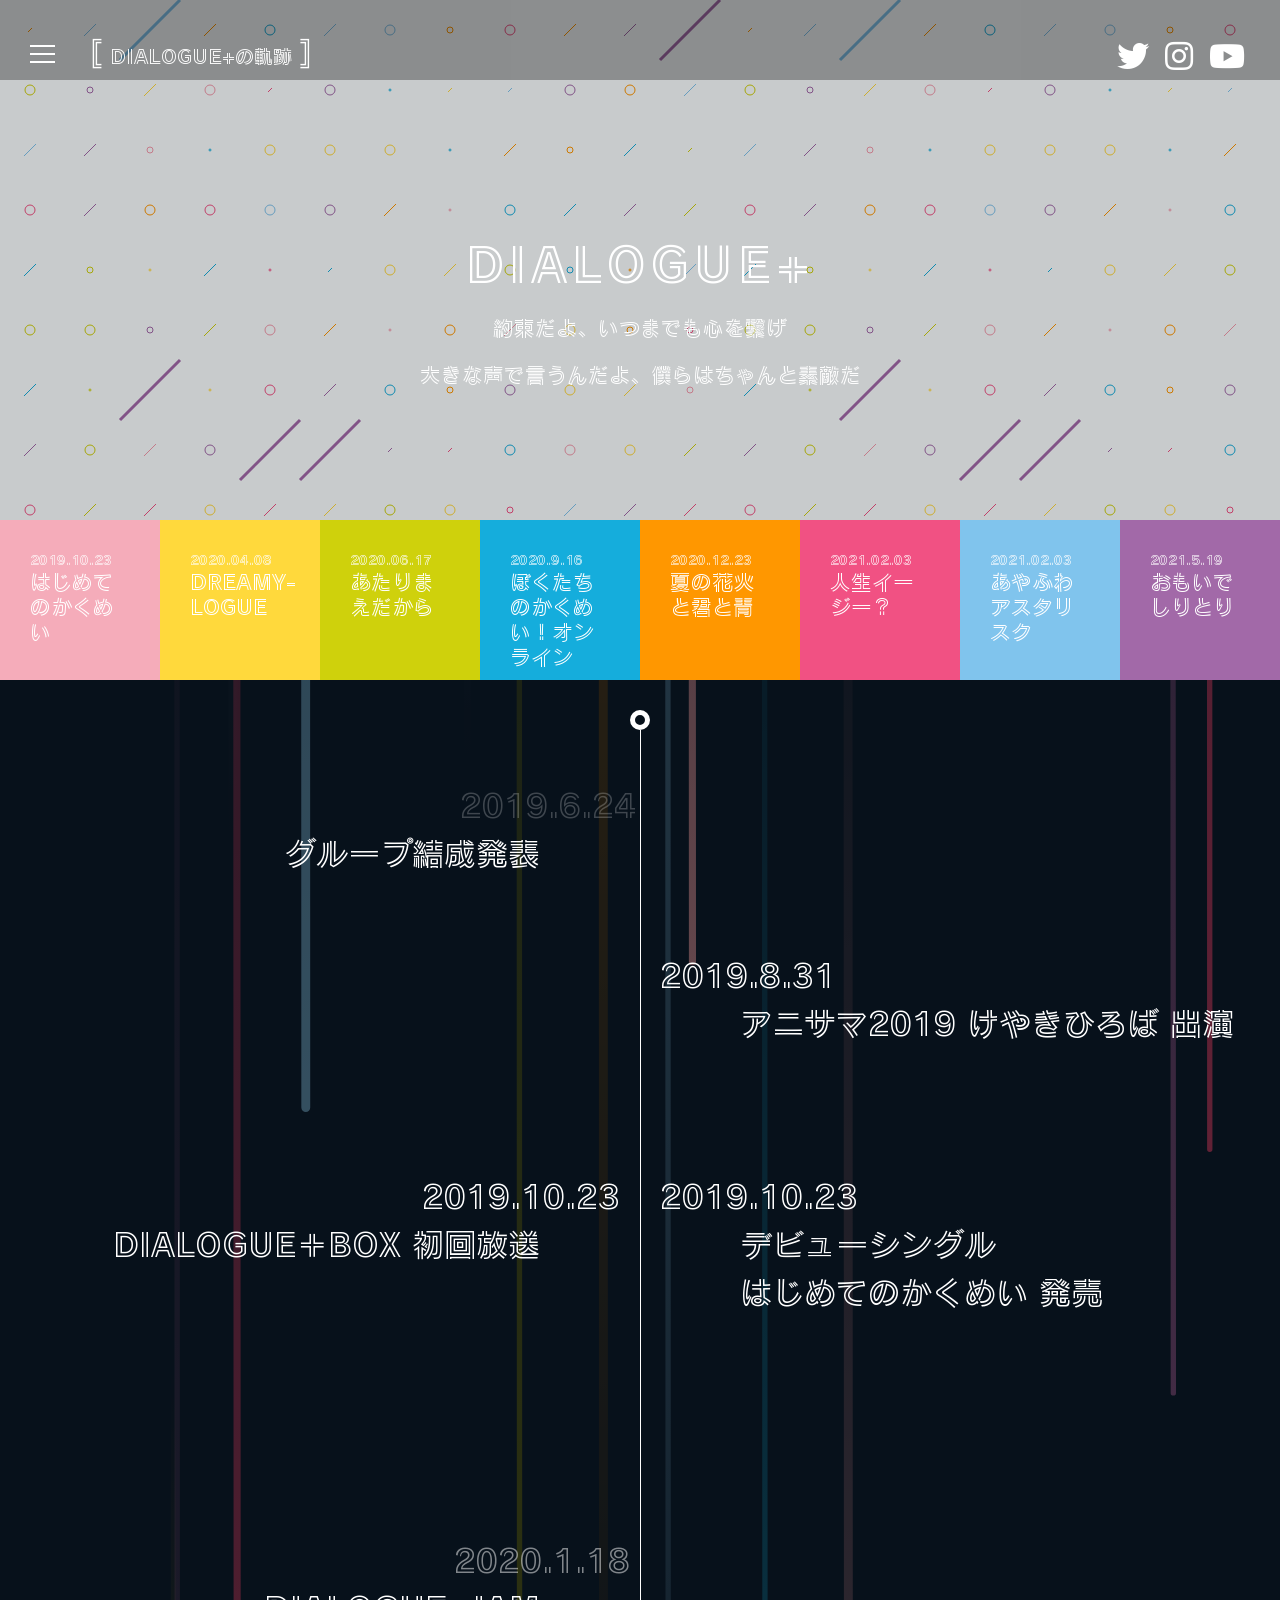
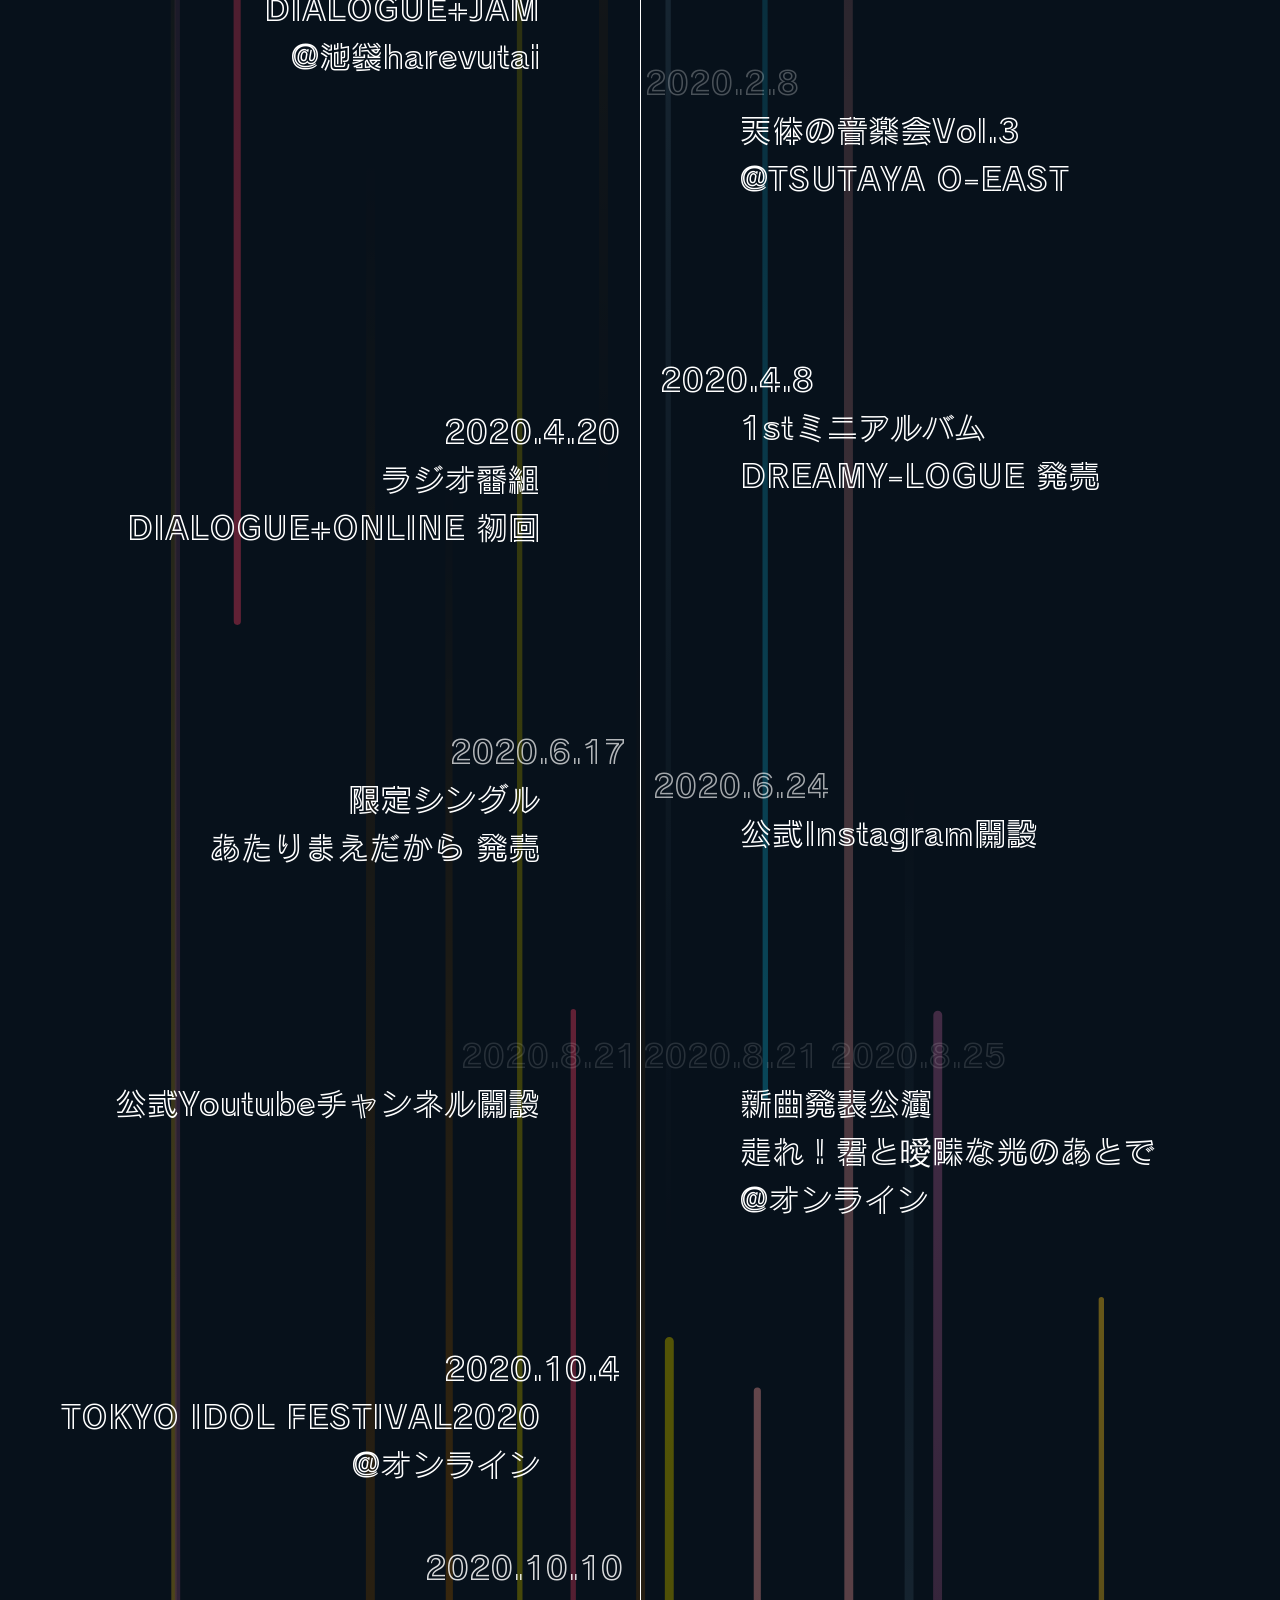
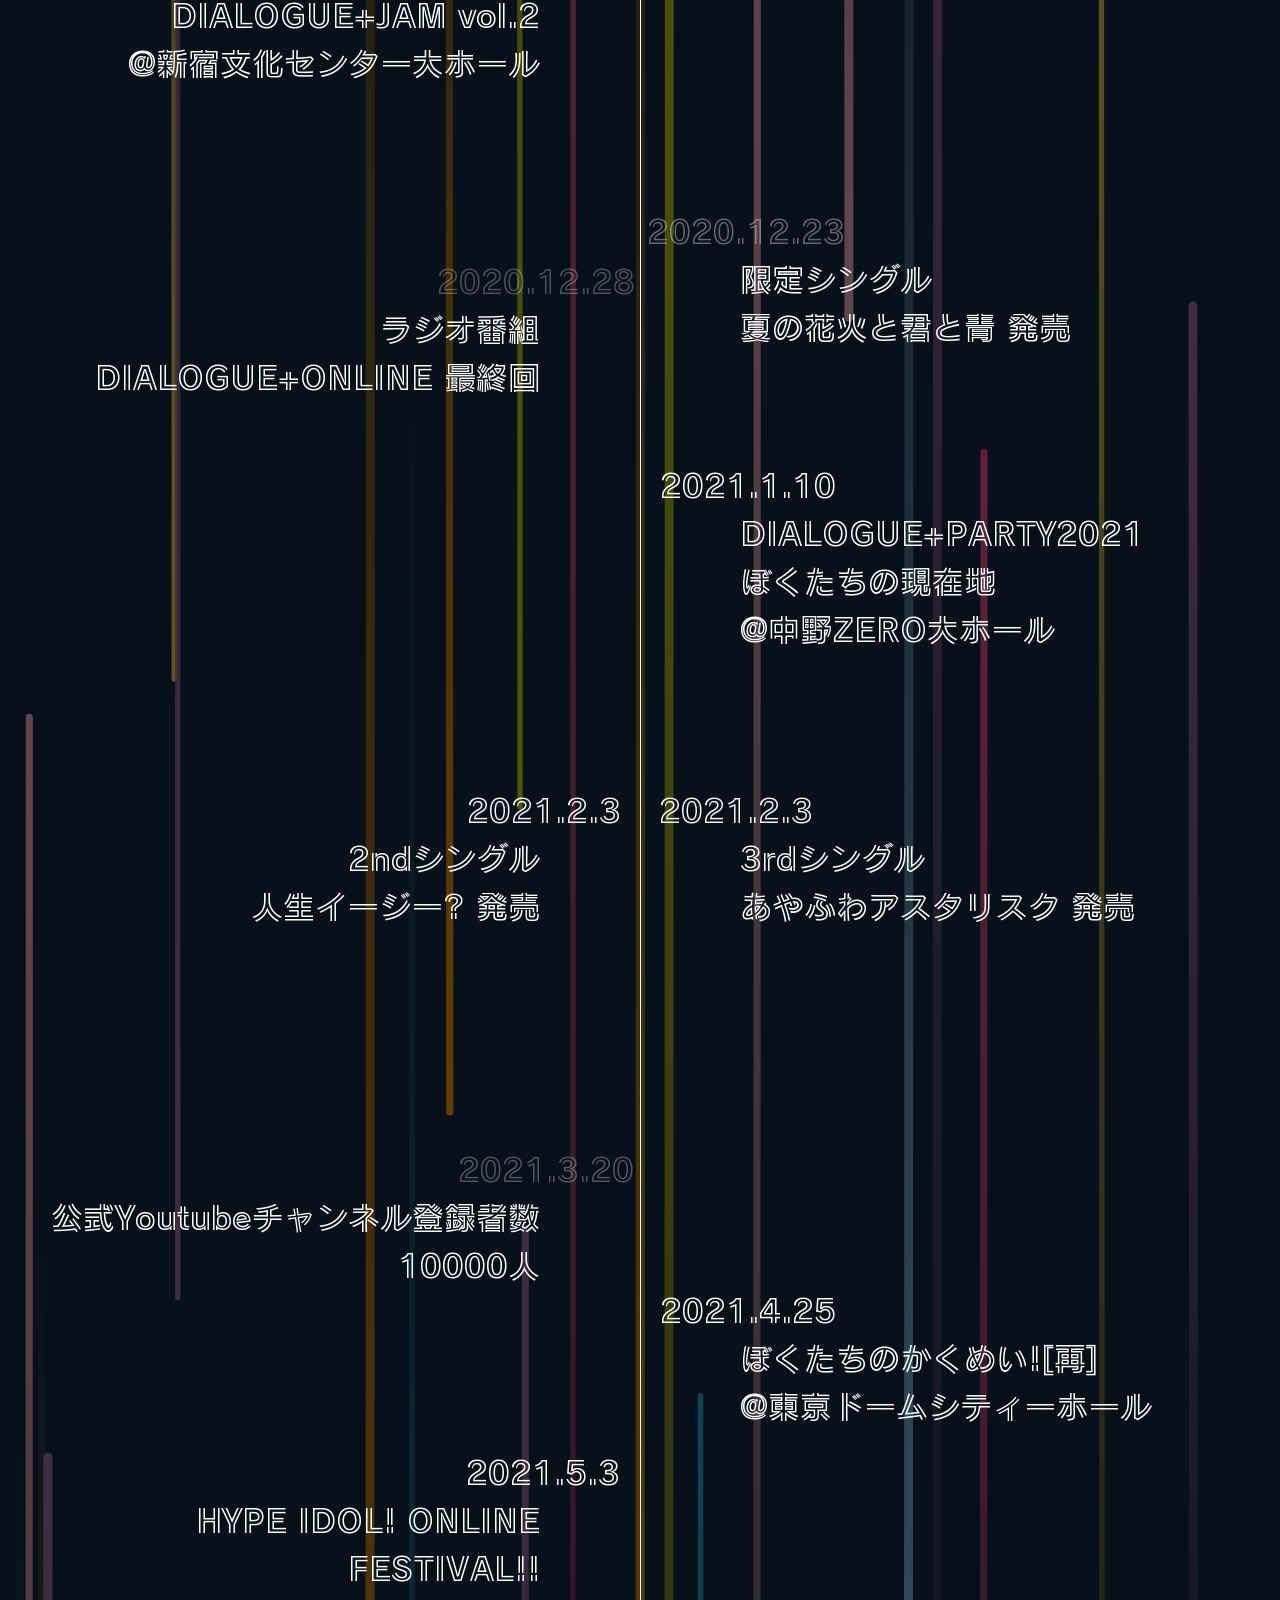
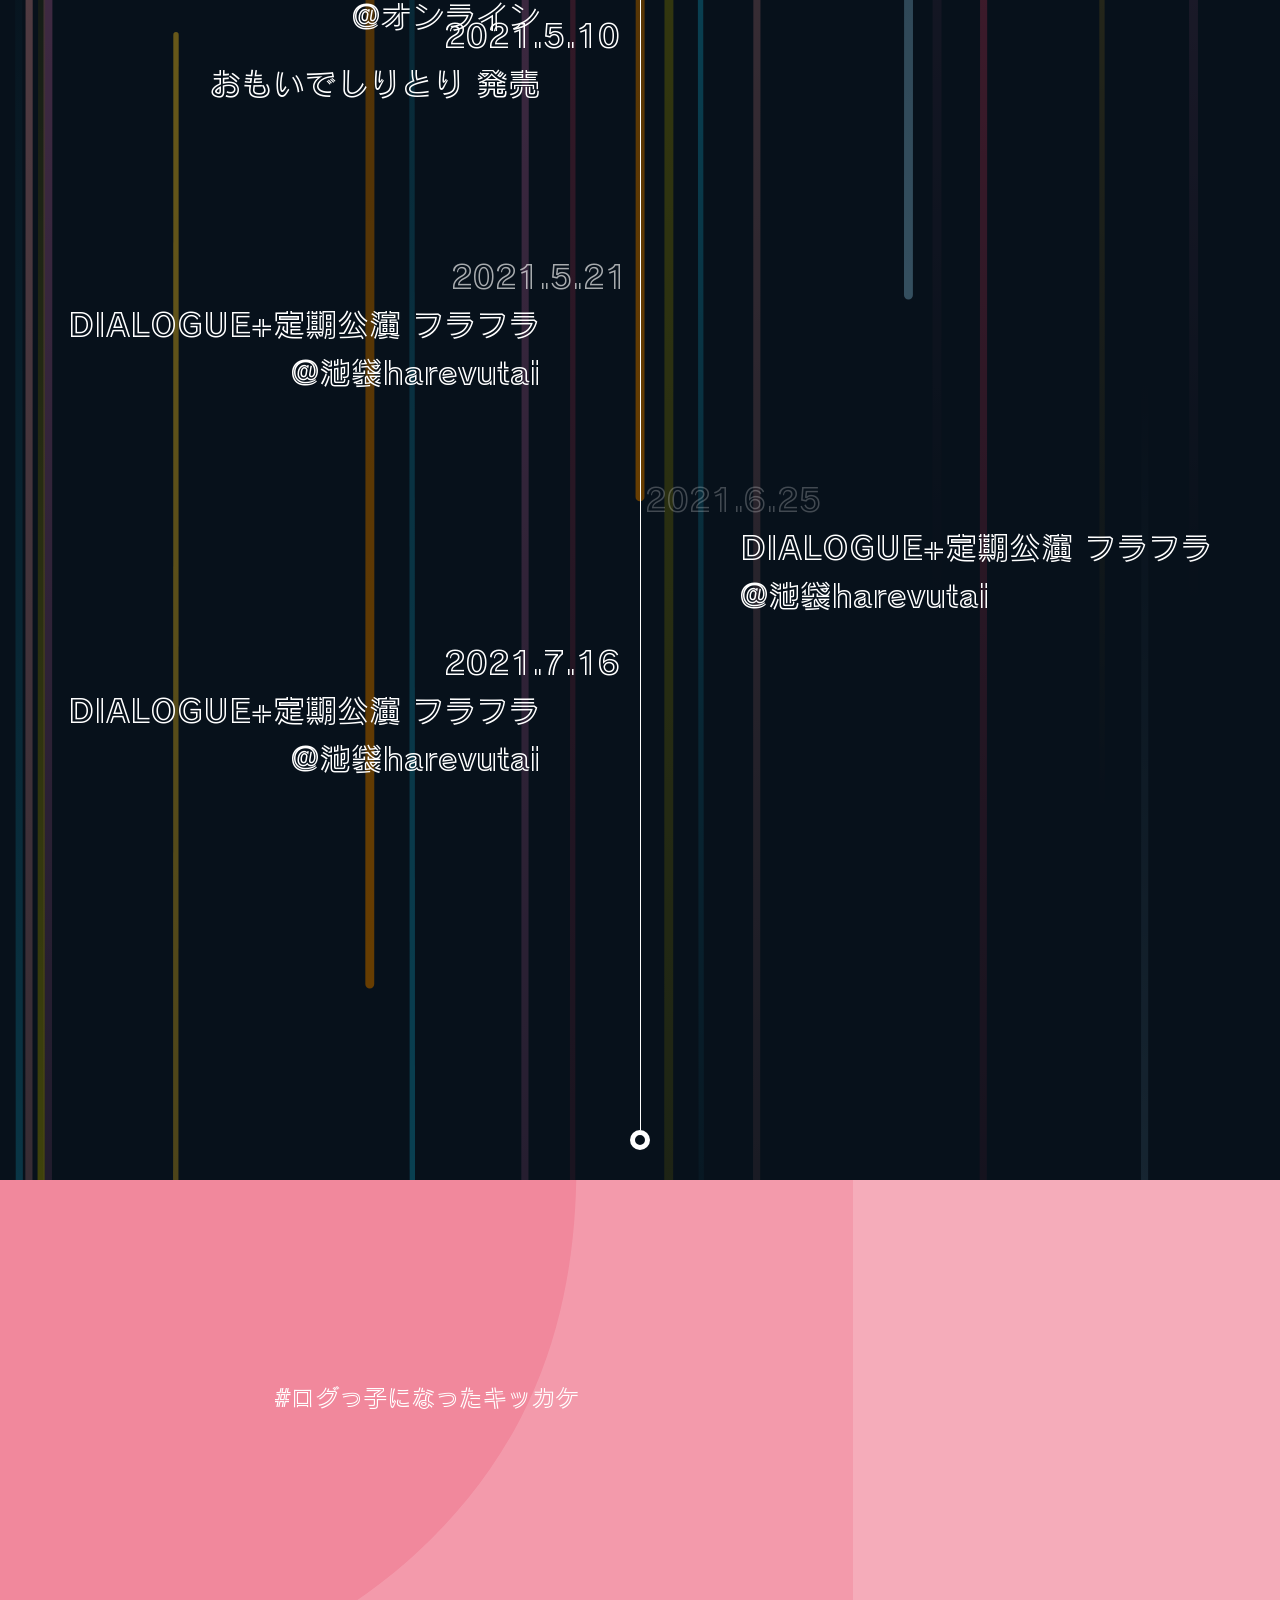
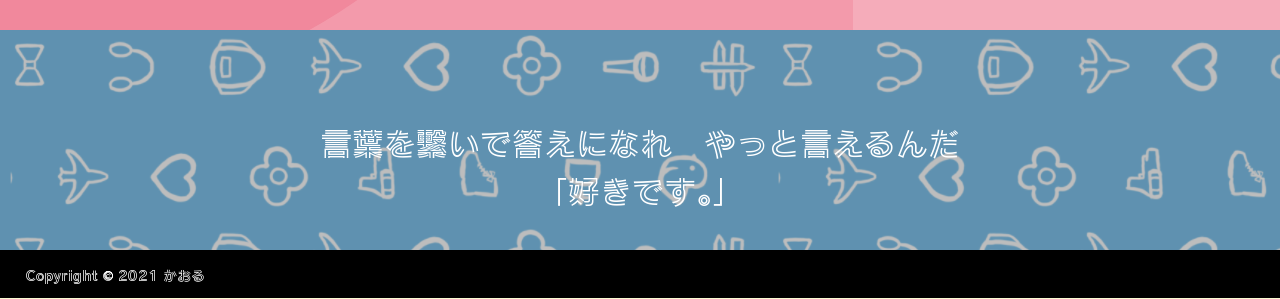
==== DIALOGUE.html @ 6569f7e7 "First commit" ====
<!DOCTYPE html>
<html lang="en">
<head>
    <meta charset="UTF-8">
    <meta http-equiv="X-UA-Compatible" content="IE=edge">
    <meta name="viewport" content="width=device-width, initial-scale=1.0">
    <meta property="og:title" content="DIALOGUE+の軌跡"/>
    <meta property="og:description" content="ここに8人が歩んできた軌跡がある。"/>
    <meta property="og:url" content="https://"/>
    <meta property="og:image" content=""/>
    <meta property="og:image:width" content="1200"/>
    <meta property="og:image:height" content="600"/>
    <link rel="preconnect" href="https://fonts.gstatic.com">
    <link rel="stylesheet" href="https://use.fontawesome.com/releases/v5.15.3/css/all.css" integrity="sha384-SZXxX4whJ79/gErwcOYf+zWLeJdY/qpuqC4cAa9rOGUstPomtqpuNWT9wdPEn2fk" crossorigin="anonymous">
    <link href="https://fonts.googleapis.com/css2?family=Train+One&display=swap" rel="stylesheet">
    <link href="https://cdn.jsdelivr.net/npm/bootstrap@5.0.0/dist/css/bootstrap.min.css" rel="stylesheet" integrity="sha384-wEmeIV1mKuiNpC+IOBjI7aAzPcEZeedi5yW5f2yOq55WWLwNGmvvx4Um1vskeMj0" crossorigin="anonymous">
    <script src="https://cdn.jsdelivr.net/npm/bootstrap@5.0.0/dist/js/bootstrap.bundle.min.js" integrity="sha384-p34f1UUtsS3wqzfto5wAAmdvj+osOnFyQFpp4Ua3gs/ZVWx6oOypYoCJhGGScy+8" crossorigin="anonymous"></script>
    <script async src="https://platform.twitter.com/widgets.js" charset="utf-8"></script>
    <script async src="https://code.jquery.com/jquery-3.6.0.slim.js" charset="utf-8"></script>
    <link href="./css/animation.css" rel="stylesheet">
    <link href="./css/style.css" rel="stylesheet">
    <link href="./css/moblie.css" rel="stylesheet">
    <script async src="./js/dialogue.js" charset="utf-8"></script>
    <title>ダイアローグの軌跡</title>
</head>
<body>
    <header>
        <div class="ham">
            <span></span>
            <span></span>
            <span></span>
        </div>
        <div class="logo">
            <span>[</span><span>DIALOGUE+の軌跡</span><span>]</span>
        </div>
        <div class="sns-area d-none d-lg-inline-block">
            <a href="https://twitter.com/DIALOGUE_staff" target="_blank">
                <i class="fab fa-twitter"></i>
            </a>
            <a href="https://www.instagram.com/dialogue_staff/" target="_blank">
                <i class="fab fa-instagram"></i>
            </a>
            <a href="https://www.youtube.com/channel/UCHds7LkFqXgM7s2usAyzi7g" target="_blank">
                <i class="fab fa-youtube"></i>
            </a>
        </div>
    </header>
    <div class="menu">
        <div class="sns-area d-lg-none">
            <a href="https://twitter.com/DIALOGUE_staff" target="_blank">
                <i class="fab fa-twitter"></i>
            </a>
            <a href="https://www.instagram.com/dialogue_staff/" target="_blank">
                <i class="fab fa-instagram"></i>
            </a>
            <a href="https://www.youtube.com/channel/UCHds7LkFqXgM7s2usAyzi7g" target="_blank">
                <i class="fab fa-youtube"></i>
            </a>
        </div>
        <div class="container members-wrap">
            <div class="row">
                <div class="col-12">
                    <p class="title">MEMBER</p>
                </div>
            </div>
            <div class="row">
                <div class="col-lg-6 col-12">
                    <div class="member-wrap">
                        <p class="member">
                            内山悠里菜
                        </p>
                    </div>
                </div>
                <div class="col-lg-6 col-12">
                    <div class="member-wrap">
                        <p class="member">
                            稗田寧々
                        </p>
                        
                    </div>
                </div>
            </div>
            <div class="row">
                <div class="col-lg-6 col-12">
                    <div class="member-wrap">
                        <p class="member">
                            守屋亨香
                        </p>
                        
                    </div>
                </div>
                <div class="col-lg-6 col-12">
                    <div class="member-wrap">
                        <p class="member">
                            緒方佑奈
                        </p>
                        
                    </div>
                </div>
            </div>
            <div class="row">
                <div class="col-lg-6 col-12">
                    <div class="member-wrap">
                        <p class="member">
                            鷹村彩花
                        </p>
                        
                    </div>
                </div>
                <div class="col-lg-6 col-12">
                    <div class="member-wrap">
                        <p class="member">
                            宮原颯希
                        </p>
                        
                    </div>
                </div>
            </div>
            <div class="row">
                <div class="col-lg-6 col-12">
                    <div class="member-wrap">
                        <p class="member">
                            飯塚麻結
                        </p>
                        
                    </div>
                </div>
                <div class="col-lg-6 col-12">
                    <div class="member-wrap">
                        <p class="member">
                            村上まなつ
                        </p>
                        
                    </div>
                </div>
            </div>
        </div>
    </div>
    <div class="banner-wrap">
        <div class="catch-text">
            <h2>DIALOGUE+</h2>
            <p>約束だよ、いつまでも心を繋げ</p>
            <p>大きな声で言うんだよ、僕らはちゃんと素敵だ</p>
        </div>
    </div>
    <div class="disco-wrap">
        <a href="https://dialogue-music.jp/discography/01_hajimeteno-kakumei/" target="_blank">
            <div class="disco disco-1">
                <div class="fixed">
                    <span class="release">2019.10.23</span>
                    <h2>はじめてのかくめい</h2>
                </div>
                <div class="color"></div>
            </div>
        </a>
        <a href="https://dialogue-music.jp/discography/02_dreamy-logue/" target="_blank">
            <div class="disco disco-2">
                <div class="fixed">
                    <span class="release">2020.04.08</span>
                    <h2>DREAMY-LOGUE</h2>
                </div>
                <div class="color"></div>
            </div>
        </a>
        <a href="https://dialogue-music.jp/discography/03_atarimaedakara/" target="_blank">
            <div class="disco disco-3">
                <div class="fixed">
                    <span class="release">2020.06.17</span>
                    <h2>あたりまえだから</h2>
                </div>
                <div class="color"></div>
            </div>
        </a>
        <a href="https://dialogue-music.jp/discography/04_1stlive/" target="_blank">
            <div class="disco disco-4">
                <div class="fixed">
                    <span class="release">2020.9.16</span>
                    <h2>ぼくたちのかくめい！オンライン</h2>
                </div>
                <div class="color"></div>
            </div>
        </a>
        <a href="https://dialogue-music.jp/discography/07_natsuno-hanabi/" target="_blank">
            <div class="disco disco-5">
                <div class="fixed">
                    <span class="release">2020.12.23</span>
                    <h2>夏の花火と君と青</h2>
                </div>
                <div class="color"></div>
            </div>
        </a>
        <a href="https://dialogue-music.jp/discography/05_jinsei-easy/" target="_blank">
            <div class="disco disco-6">
                <div class="fixed">
                    <span class="release">2021.02.03</span>
                    <h2>人生イージー？</h2>
                </div>
                <div class="color"></div>
            </div>
        </a>
        <a href="https://dialogue-music.jp/discography/06_ayafuwa/" target="_blank">
            <div class="disco disco-7">
                <div class="fixed">
                    <span class="release">2021.02.03</span>
                    <h2>あやふわアスタリスク</h2>
                </div>
                <div class="color"></div>
            </div>
        </a>
        <a href="https://dialogue-music.jp/discography/08_omoide-shiritori/" target="_blank">
            <div class="disco disco-8">
                <div class="fixed">
                    <span class="release">2021.5.19</span>
                    <h2>おもいでしりとり</h2>
                </div>
                <div class="color"></div>
            </div>
        </a>
    </div>
    <div class="timeline-wrap">
        <div class="dot top"></div>
        <div class="dot bottom"></div>
        <div class="timeline">
            <div class="line"></div>
            <div class="column-left">
                <div class="event">
                    <p class="date animation-element">2019.6.24</p>
                    <p class="description">グループ結成発表</p>
                </div>
                <div class="event">
                    <p class="date animation-element">2019.10.23</p>
                    <p class="description">
                        DIALOGUE＋BOX 初回放送
                    </p>
                </div>
                <div class="event">
                    <p class="date animation-element">2020.1.18</p>
                    <p class="description">DIALOGUE+JAM<br>@池袋harevutai</p>
                </div>
                
                <div class="event">
                    <p class="date animation-element">2020.4.20</p>
                    <p class="description">
                        ラジオ番組<br>DIALOGUE+ONLINE 初回
                    </p>
                </div>
               
                <div class="event">
                    <p class="date animation-element">2020.6.17</p>
                    <p class="description">
                        限定シングル<br>あたりまえだから 発売</p>
                </div>
                
                <div class="event">
                    <p class="date animation-element">2020.8.21</p>
                    <p class="description">
                        公式Youtubeチャンネル開設
                    </p>
                </div>
                
                <div class="event">
                    <p class="date animation-element">2020.10.4</p>
                    <p class="description">TOKYO IDOL FESTIVAL2020<br>@オンライン</p>
                </div>
                <div class="event">
                    <p class="date animation-element">2020.10.10</p>
                    <p class="description">DIALOGUE+JAM vol.2<br>@新宿文化センター大ホール</p>
                </div>
                
                <div class="event">
                    <p class="date animation-element">2020.12.28</p>
                    <p class="description">
                        ラジオ番組<br>DIALOGUE+ONLINE 最終回
                    </p>
                </div>
               
                <div class="event">
                    <p class="date animation-element">2021.2.3</p>
                    <p class="description">
                        2ndシングル<br>人生イージー? 発売</p>
                </div>
                
                <div class="event">
                    <p class="date animation-element">2021.3.20</p>
                    <p class="description">公式Youtubeチャンネル登録者数10000人</p>
                </div>
                
                <div class="event">
                    <p class="date animation-element">2021.5.3</p>
                    <p class="description">HYPE IDOL! ONLINE FESTIVAL!!<br>@オンライン</p>
                </div>
                <div class="event">
                    <p class="date animation-element">2021.5.10</p>
                    <p class="description">
                        おもいでしりとり 発売</p>
                </div>
                <div class="event">
                    <p class="date animation-element">2021.5.21</p>
                    <p class="description">DIALOGUE+定期公演 フラフラ<br>@池袋harevutai</p>
                </div>
                
                <div class="event">
                    <p class="date animation-element">2021.7.16</p>
                    <p class="description">DIALOGUE+定期公演 フラフラ<br>@池袋harevutai</p>
                </div>
            </div>
            <div class="column-right">
                <div class="event">
                    <p class="date animation-element">2019.8.31</p>
                    <p class="description">
                        アニサマ2019 けやきひろば 出演
                    </p>
                </div>
                <div class="event">
                    <p class="date animation-element">2019.10.23</p>
                    <p class="description">デビューシングル<br>はじめてのかくめい 発売</p>
                </div>
                <div class="event">
                    <p class="date animation-element">2020.2.8</p>
                    <p class="description">天体の音楽会Vol.3<br>@TSUTAYA O-EAST</p>
                </div>
                <div class="event">
                    <p class="date animation-element">2020.4.8</p>
                    <p class="description">
                        1stミニアルバム<br>DREAMY-LOGUE 発売</p>
                </div>
                <div class="event">
                    <p class="date animation-element">2020.6.24</p>
                    <p class="description">
                        公式Instagram開設
                    </p>
                </div>
                <div class="event">
                    <p class="date animation-element">2020.8.21 2020.8.25</p>
                    <p class="description">新曲発表公演<br>走れ！君と曖昧な光のあとで<br>@オンライン</p>
                </div>
                <div class="event">
                    <p class="date animation-element">2020.12.23</p>
                    <p class="description">
                        限定シングル<br>夏の花火と君と青 発売</p>
                </div>
                <div class="event">
                    <p class="date animation-element">2021.1.10</p>
                    <p class="description">DIALOGUE+PARTY2021<br>ぼくたちの現在地<br>@中野ZERO大ホール</p>
                </div>
                <div class="event">
                    <p class="date animation-element">2021.2.3</p>
                    <p class="description">
                        3rdシングル<br>あやふわアスタリスク 発売</p>
                </div>
                <div class="event">
                    <p class="date animation-element">2021.4.25</p>
                    <p class="description">ぼくたちのかくめい![再]<br>@東京ドームシティーホール</p>
                </div>
                <div class="event">
                    <p class="date animation-element">2021.6.25</p>
                    <p class="description">DIALOGUE+定期公演 フラフラ<br>@池袋harevutai</p>
                </div>
            </div>
        </div>
    </div>
    <div class="container-fluid h-100">
        <div class="row h-100">
            <div class="col-lg-8 col-md-12">
                <div class="title-wrap">
                    <div class="catch-text animation-element">
                        <h4>#ログっ子になったキッカケ</h4>
                    </div>
                </div>
            </div>
            <div class="col-lg-4 col-md-12">
                <div class="tweet-wrap">
                    <div class="tweet" tweetID="1390630145300439045"></div>
                </div>
            </div>
        </div>
    </div>
    <div class="phrase-wrap last">
        <p>言葉を繋いで答えになれ　やっと言えるんだ<br>「好きです。」</p>
    </div>
    <div class="footer">
        <p><small>Copyright © 2021 かおる</small>
    </div>
</body>
</html>
---- css/animation.css ----
@keyframes out {
    0% {opacity: 1;}
    100% {opacity: 0;}
}
@keyframes in {
    0%, 50% {opacity: 0;}
    100% {opacity: 1;}
}
---- css/style.css ----
::-webkit-scrollbar {
    display: none;
}
a, a:hover {
    text-decoration: none;
    color: #fff;
}
body {
    width: 100%;
    background: lightgoldenrodyellow;
    font-family: 'Train One', cursive;
}
header {
    position: fixed;
    width: 100%;
    top: 0;
    left: 0;
    z-index: 9999;
    background: rgba(3,3,3,.3);
    transition: .5s ease-in-out;
}
header div {
    display: inline-block;
}
.ham {
    position: absolute;
    top: 43px;
    left: 30px;
    width: 25px;
    height: 25px;
}
.ham span {
    position: absolute;
    height: 2px;
    width: 100%;
    background-color: #fff;
    display: block;
    transition: .3s ease-in-out;
}
.ham span:nth-child(1) {
    top: 2px;
}
.ham span:nth-child(2) {
    top: 10px;
}
.ham span:nth-child(3) {
    top: 18px;
}
.ham.opened span:nth-child(1) {
    transform: rotate(45deg)translateY(11px);
}
.ham.opened span:nth-child(2) {
    opacity: 0;
}
.ham.opened span:nth-child(3) {
    transform: rotate(-45deg)translateY(-11px);
}
.logo {
    margin: 30px 0 0 90px;
    height: 50px;
    color: #fff;
    font-size: 1.2em;
}
.logo span:nth-child(1) {
    font-size: 1.5em;
    margin-right: 8px;
}
.logo span:nth-child(3) {
    font-size: 1.5em;
    margin-left: 8px;
}
.sns-area {
    position: absolute;
    margin-top: 30px;
    height: 50px;
    right: 30px;
    color: #fff;
    font-size: 2em;
}
.sns-area a {
    margin-right: 5px;
}
.menu {
    position: fixed;
    top: 80px;
    left: 0;
    height: calc(100% - 80px);
    width: 100%;
    background: rgba(3,3,3,.7);
    visibility: hidden;
    opacity: 0;
    z-index: 9999;
    transition: .5s ease-in-out;
}
.menu.opened {
    visibility: visible;
    opacity: 1;
}
.members-wrap {
    margin-top: 80px;
    z-index: 9999;
    color: #fff;
}
.members-wrap .title {
    font-size: 3em;
    text-align: center;
}
.member-wrap .member {
    font-size: 2em;
    text-align: center;
}
.banner-wrap {
    width: 100vw;
    height: 520px;
    position: relative;
    background-image: url("data:image/svg+xml,%3csvg xmlns='http://www.w3.org/2000/svg' version='1.1' xmlns:xlink='http://www.w3.org/1999/xlink' xmlns:svgjs='http://svgjs.com/svgjs' width='1440' height='560' preserveAspectRatio='none' viewBox='0 0 1440 560'%3e%3cg mask='url(%26quot%3b%23SvgjsMask1333%26quot%3b)' fill='none'%3e%3crect width='1440' height='560' x='0' y='0' fill='rgba(250%2c 253%2c 255%2c 1)'%3e%3c/rect%3e%3cuse xlink:href='%23SvgjsSymbol1340' x='0' y='0'%3e%3c/use%3e%3cuse xlink:href='%23SvgjsSymbol1340' x='720' y='0'%3e%3c/use%3e%3c/g%3e%3cdefs%3e%3cmask id='SvgjsMask1333'%3e%3crect width='1440' height='560' fill='white'%3e%3c/rect%3e%3c/mask%3e%3cpath d='M-1 0 a1 1 0 1 0 2 0 a1 1 0 1 0 -2 0z' id='SvgjsPath1338'%3e%3c/path%3e%3cpath d='M-3 0 a3 3 0 1 0 6 0 a3 3 0 1 0 -6 0z' id='SvgjsPath1337'%3e%3c/path%3e%3cpath d='M-5 0 a5 5 0 1 0 10 0 a5 5 0 1 0 -10 0z' id='SvgjsPath1335'%3e%3c/path%3e%3cpath d='M2 -2 L-2 2z' id='SvgjsPath1334'%3e%3c/path%3e%3cpath d='M6 -6 L-6 6z' id='SvgjsPath1336'%3e%3c/path%3e%3cpath d='M30 -30 L-30 30z' id='SvgjsPath1339'%3e%3c/path%3e%3c/defs%3e%3csymbol id='SvgjsSymbol1340'%3e%3cuse xlink:href='%23SvgjsPath1334' x='30' y='30' stroke='rgba(255%2c 151%2c 0%2c 1)'%3e%3c/use%3e%3cuse xlink:href='%23SvgjsPath1335' x='30' y='90' stroke='rgba(207%2c 209%2c 12%2c 1)'%3e%3c/use%3e%3cuse xlink:href='%23SvgjsPath1336' x='30' y='150' stroke='rgba(128%2c 196%2c 237%2c 1)'%3e%3c/use%3e%3cuse xlink:href='%23SvgjsPath1335' x='30' y='210' stroke='rgba(241%2c 81%2c 131%2c 1)'%3e%3c/use%3e%3cuse xlink:href='%23SvgjsPath1336' x='30' y='270' stroke='rgba(21%2c 173%2c 220%2c 1)'%3e%3c/use%3e%3cuse xlink:href='%23SvgjsPath1335' x='30' y='330' stroke='rgba(207%2c 209%2c 12%2c 1)'%3e%3c/use%3e%3cuse xlink:href='%23SvgjsPath1336' x='30' y='390' stroke='rgba(21%2c 173%2c 220%2c 1)'%3e%3c/use%3e%3cuse xlink:href='%23SvgjsPath1336' x='30' y='450' stroke='rgba(162%2c 105%2c 168%2c 1)'%3e%3c/use%3e%3cuse xlink:href='%23SvgjsPath1335' x='30' y='510' stroke='rgba(241%2c 81%2c 131%2c 1)'%3e%3c/use%3e%3cuse xlink:href='%23SvgjsPath1334' x='30' y='570' stroke='rgba(128%2c 196%2c 237%2c 1)'%3e%3c/use%3e%3cuse xlink:href='%23SvgjsPath1336' x='90' y='30' stroke='rgba(128%2c 196%2c 237%2c 1)'%3e%3c/use%3e%3cuse xlink:href='%23SvgjsPath1337' x='90' y='90' stroke='rgba(162%2c 105%2c 168%2c 1)'%3e%3c/use%3e%3cuse xlink:href='%23SvgjsPath1336' x='90' y='150' stroke='rgba(162%2c 105%2c 168%2c 1)'%3e%3c/use%3e%3cuse xlink:href='%23SvgjsPath1336' x='90' y='210' stroke='rgba(162%2c 105%2c 168%2c 1)'%3e%3c/use%3e%3cuse xlink:href='%23SvgjsPath1337' x='90' y='270' stroke='rgba(207%2c 209%2c 12%2c 1)'%3e%3c/use%3e%3cuse xlink:href='%23SvgjsPath1335' x='90' y='330' stroke='rgba(207%2c 209%2c 12%2c 1)'%3e%3c/use%3e%3cuse xlink:href='%23SvgjsPath1338' x='90' y='390' stroke='rgba(207%2c 209%2c 12%2c 1)'%3e%3c/use%3e%3cuse xlink:href='%23SvgjsPath1335' x='90' y='450' stroke='rgba(207%2c 209%2c 12%2c 1)'%3e%3c/use%3e%3cuse xlink:href='%23SvgjsPath1336' x='90' y='510' stroke='rgba(207%2c 209%2c 12%2c 1)'%3e%3c/use%3e%3cuse xlink:href='%23SvgjsPath1336' x='90' y='570' stroke='rgba(255%2c 217%2c 60%2c 1)'%3e%3c/use%3e%3cuse xlink:href='%23SvgjsPath1339' x='150' y='30' stroke='rgba(128%2c 196%2c 237%2c 1)' stroke-width='3'%3e%3c/use%3e%3cuse xlink:href='%23SvgjsPath1336' x='150' y='90' stroke='rgba(255%2c 217%2c 60%2c 1)'%3e%3c/use%3e%3cuse xlink:href='%23SvgjsPath1337' x='150' y='150' stroke='rgba(243%2c 154%2c 171%2c 1)'%3e%3c/use%3e%3cuse xlink:href='%23SvgjsPath1335' x='150' y='210' stroke='rgba(255%2c 151%2c 0%2c 1)'%3e%3c/use%3e%3cuse xlink:href='%23SvgjsPath1338' x='150' y='270' stroke='rgba(255%2c 217%2c 60%2c 1)'%3e%3c/use%3e%3cuse xlink:href='%23SvgjsPath1337' x='150' y='330' stroke='rgba(162%2c 105%2c 168%2c 1)'%3e%3c/use%3e%3cuse xlink:href='%23SvgjsPath1339' x='150' y='390' stroke='rgba(162%2c 105%2c 168%2c 1)' stroke-width='3'%3e%3c/use%3e%3cuse xlink:href='%23SvgjsPath1336' x='150' y='450' stroke='rgba(243%2c 154%2c 171%2c 1)'%3e%3c/use%3e%3cuse xlink:href='%23SvgjsPath1336' x='150' y='510' stroke='rgba(241%2c 81%2c 131%2c 1)'%3e%3c/use%3e%3cuse xlink:href='%23SvgjsPath1335' x='150' y='570' stroke='rgba(241%2c 81%2c 131%2c 1)'%3e%3c/use%3e%3cuse xlink:href='%23SvgjsPath1336' x='210' y='30' stroke='rgba(255%2c 151%2c 0%2c 1)'%3e%3c/use%3e%3cuse xlink:href='%23SvgjsPath1335' x='210' y='90' stroke='rgba(243%2c 154%2c 171%2c 1)'%3e%3c/use%3e%3cuse xlink:href='%23SvgjsPath1338' x='210' y='150' stroke='rgba(21%2c 173%2c 220%2c 1)'%3e%3c/use%3e%3cuse xlink:href='%23SvgjsPath1335' x='210' y='210' stroke='rgba(241%2c 81%2c 131%2c 1)'%3e%3c/use%3e%3cuse xlink:href='%23SvgjsPath1336' x='210' y='270' stroke='rgba(21%2c 173%2c 220%2c 1)'%3e%3c/use%3e%3cuse xlink:href='%23SvgjsPath1336' x='210' y='330' stroke='rgba(207%2c 209%2c 12%2c 1)'%3e%3c/use%3e%3cuse xlink:href='%23SvgjsPath1338' x='210' y='390' stroke='rgba(255%2c 217%2c 60%2c 1)'%3e%3c/use%3e%3cuse xlink:href='%23SvgjsPath1335' x='210' y='450' stroke='rgba(162%2c 105%2c 168%2c 1)'%3e%3c/use%3e%3cuse xlink:href='%23SvgjsPath1335' x='210' y='510' stroke='rgba(255%2c 217%2c 60%2c 1)'%3e%3c/use%3e%3cuse xlink:href='%23SvgjsPath1335' x='210' y='570' stroke='rgba(255%2c 151%2c 0%2c 1)'%3e%3c/use%3e%3cuse xlink:href='%23SvgjsPath1335' x='270' y='30' stroke='rgba(21%2c 173%2c 220%2c 1)'%3e%3c/use%3e%3cuse xlink:href='%23SvgjsPath1334' x='270' y='90' stroke='rgba(241%2c 81%2c 131%2c 1)'%3e%3c/use%3e%3cuse xlink:href='%23SvgjsPath1335' x='270' y='150' stroke='rgba(255%2c 217%2c 60%2c 1)'%3e%3c/use%3e%3cuse xlink:href='%23SvgjsPath1335' x='270' y='210' stroke='rgba(128%2c 196%2c 237%2c 1)'%3e%3c/use%3e%3cuse xlink:href='%23SvgjsPath1338' x='270' y='270' stroke='rgba(241%2c 81%2c 131%2c 1)'%3e%3c/use%3e%3cuse xlink:href='%23SvgjsPath1335' x='270' y='330' stroke='rgba(243%2c 154%2c 171%2c 1)'%3e%3c/use%3e%3cuse xlink:href='%23SvgjsPath1335' x='270' y='390' stroke='rgba(241%2c 81%2c 131%2c 1)'%3e%3c/use%3e%3cuse xlink:href='%23SvgjsPath1339' x='270' y='450' stroke='rgba(162%2c 105%2c 168%2c 1)' stroke-width='3'%3e%3c/use%3e%3cuse xlink:href='%23SvgjsPath1336' x='270' y='510' stroke='rgba(241%2c 81%2c 131%2c 1)'%3e%3c/use%3e%3cuse xlink:href='%23SvgjsPath1336' x='270' y='570' stroke='rgba(241%2c 81%2c 131%2c 1)'%3e%3c/use%3e%3cuse xlink:href='%23SvgjsPath1336' x='330' y='30' stroke='rgba(128%2c 196%2c 237%2c 1)'%3e%3c/use%3e%3cuse xlink:href='%23SvgjsPath1335' x='330' y='90' stroke='rgba(162%2c 105%2c 168%2c 1)'%3e%3c/use%3e%3cuse xlink:href='%23SvgjsPath1335' x='330' y='150' stroke='rgba(255%2c 217%2c 60%2c 1)'%3e%3c/use%3e%3cuse xlink:href='%23SvgjsPath1335' x='330' y='210' stroke='rgba(162%2c 105%2c 168%2c 1)'%3e%3c/use%3e%3cuse xlink:href='%23SvgjsPath1334' x='330' y='270' stroke='rgba(21%2c 173%2c 220%2c 1)'%3e%3c/use%3e%3cuse xlink:href='%23SvgjsPath1336' x='330' y='330' stroke='rgba(255%2c 151%2c 0%2c 1)'%3e%3c/use%3e%3cuse xlink:href='%23SvgjsPath1336' x='330' y='390' stroke='rgba(162%2c 105%2c 168%2c 1)'%3e%3c/use%3e%3cuse xlink:href='%23SvgjsPath1339' x='330' y='450' stroke='rgba(162%2c 105%2c 168%2c 1)' stroke-width='3'%3e%3c/use%3e%3cuse xlink:href='%23SvgjsPath1336' x='330' y='510' stroke='rgba(255%2c 217%2c 60%2c 1)'%3e%3c/use%3e%3cuse xlink:href='%23SvgjsPath1337' x='330' y='570' stroke='rgba(207%2c 209%2c 12%2c 1)'%3e%3c/use%3e%3cuse xlink:href='%23SvgjsPath1335' x='390' y='30' stroke='rgba(128%2c 196%2c 237%2c 1)'%3e%3c/use%3e%3cuse xlink:href='%23SvgjsPath1338' x='390' y='90' stroke='rgba(21%2c 173%2c 220%2c 1)'%3e%3c/use%3e%3cuse xlink:href='%23SvgjsPath1335' x='390' y='150' stroke='rgba(255%2c 217%2c 60%2c 1)'%3e%3c/use%3e%3cuse xlink:href='%23SvgjsPath1336' x='390' y='210' stroke='rgba(255%2c 151%2c 0%2c 1)'%3e%3c/use%3e%3cuse xlink:href='%23SvgjsPath1335' x='390' y='270' stroke='rgba(255%2c 217%2c 60%2c 1)'%3e%3c/use%3e%3cuse xlink:href='%23SvgjsPath1338' x='390' y='330' stroke='rgba(243%2c 154%2c 171%2c 1)'%3e%3c/use%3e%3cuse xlink:href='%23SvgjsPath1335' x='390' y='390' stroke='rgba(21%2c 173%2c 220%2c 1)'%3e%3c/use%3e%3cuse xlink:href='%23SvgjsPath1334' x='390' y='450' stroke='rgba(162%2c 105%2c 168%2c 1)'%3e%3c/use%3e%3cuse xlink:href='%23SvgjsPath1335' x='390' y='510' stroke='rgba(207%2c 209%2c 12%2c 1)'%3e%3c/use%3e%3cuse xlink:href='%23SvgjsPath1337' x='390' y='570' stroke='rgba(21%2c 173%2c 220%2c 1)'%3e%3c/use%3e%3cuse xlink:href='%23SvgjsPath1337' x='450' y='30' stroke='rgba(255%2c 151%2c 0%2c 1)'%3e%3c/use%3e%3cuse xlink:href='%23SvgjsPath1334' x='450' y='90' stroke='rgba(255%2c 217%2c 60%2c 1)'%3e%3c/use%3e%3cuse xlink:href='%23SvgjsPath1338' x='450' y='150' stroke='rgba(21%2c 173%2c 220%2c 1)'%3e%3c/use%3e%3cuse xlink:href='%23SvgjsPath1338' x='450' y='210' stroke='rgba(243%2c 154%2c 171%2c 1)'%3e%3c/use%3e%3cuse xlink:href='%23SvgjsPath1336' x='450' y='270' stroke='rgba(255%2c 217%2c 60%2c 1)'%3e%3c/use%3e%3cuse xlink:href='%23SvgjsPath1335' x='450' y='330' stroke='rgba(255%2c 151%2c 0%2c 1)'%3e%3c/use%3e%3cuse xlink:href='%23SvgjsPath1337' x='450' y='390' stroke='rgba(255%2c 151%2c 0%2c 1)'%3e%3c/use%3e%3cuse xlink:href='%23SvgjsPath1334' x='450' y='450' stroke='rgba(241%2c 81%2c 131%2c 1)'%3e%3c/use%3e%3cuse xlink:href='%23SvgjsPath1335' x='450' y='510' stroke='rgba(255%2c 217%2c 60%2c 1)'%3e%3c/use%3e%3cuse xlink:href='%23SvgjsPath1335' x='450' y='570' stroke='rgba(21%2c 173%2c 220%2c 1)'%3e%3c/use%3e%3cuse xlink:href='%23SvgjsPath1335' x='510' y='30' stroke='rgba(241%2c 81%2c 131%2c 1)'%3e%3c/use%3e%3cuse xlink:href='%23SvgjsPath1334' x='510' y='90' stroke='rgba(128%2c 196%2c 237%2c 1)'%3e%3c/use%3e%3cuse xlink:href='%23SvgjsPath1336' x='510' y='150' stroke='rgba(255%2c 151%2c 0%2c 1)'%3e%3c/use%3e%3cuse xlink:href='%23SvgjsPath1335' x='510' y='210' stroke='rgba(21%2c 173%2c 220%2c 1)'%3e%3c/use%3e%3cuse xlink:href='%23SvgjsPath1335' x='510' y='270' stroke='rgba(207%2c 209%2c 12%2c 1)'%3e%3c/use%3e%3cuse xlink:href='%23SvgjsPath1336' x='510' y='330' stroke='rgba(243%2c 154%2c 171%2c 1)'%3e%3c/use%3e%3cuse xlink:href='%23SvgjsPath1335' x='510' y='390' stroke='rgba(162%2c 105%2c 168%2c 1)'%3e%3c/use%3e%3cuse xlink:href='%23SvgjsPath1335' x='510' y='450' stroke='rgba(21%2c 173%2c 220%2c 1)'%3e%3c/use%3e%3cuse xlink:href='%23SvgjsPath1337' x='510' y='510' stroke='rgba(241%2c 81%2c 131%2c 1)'%3e%3c/use%3e%3cuse xlink:href='%23SvgjsPath1334' x='510' y='570' stroke='rgba(21%2c 173%2c 220%2c 1)'%3e%3c/use%3e%3cuse xlink:href='%23SvgjsPath1336' x='570' y='30' stroke='rgba(255%2c 151%2c 0%2c 1)'%3e%3c/use%3e%3cuse xlink:href='%23SvgjsPath1335' x='570' y='90' stroke='rgba(162%2c 105%2c 168%2c 1)'%3e%3c/use%3e%3cuse xlink:href='%23SvgjsPath1337' x='570' y='150' stroke='rgba(255%2c 151%2c 0%2c 1)'%3e%3c/use%3e%3cuse xlink:href='%23SvgjsPath1336' x='570' y='210' stroke='rgba(21%2c 173%2c 220%2c 1)'%3e%3c/use%3e%3cuse xlink:href='%23SvgjsPath1337' x='570' y='270' stroke='rgba(21%2c 173%2c 220%2c 1)'%3e%3c/use%3e%3cuse xlink:href='%23SvgjsPath1335' x='570' y='330' stroke='rgba(255%2c 217%2c 60%2c 1)'%3e%3c/use%3e%3cuse xlink:href='%23SvgjsPath1335' x='570' y='390' stroke='rgba(255%2c 217%2c 60%2c 1)'%3e%3c/use%3e%3cuse xlink:href='%23SvgjsPath1335' x='570' y='450' stroke='rgba(243%2c 154%2c 171%2c 1)'%3e%3c/use%3e%3cuse xlink:href='%23SvgjsPath1336' x='570' y='510' stroke='rgba(128%2c 196%2c 237%2c 1)'%3e%3c/use%3e%3cuse xlink:href='%23SvgjsPath1336' x='570' y='570' stroke='rgba(243%2c 154%2c 171%2c 1)'%3e%3c/use%3e%3cuse xlink:href='%23SvgjsPath1336' x='630' y='30' stroke='rgba(162%2c 105%2c 168%2c 1)'%3e%3c/use%3e%3cuse xlink:href='%23SvgjsPath1335' x='630' y='90' stroke='rgba(255%2c 151%2c 0%2c 1)'%3e%3c/use%3e%3cuse xlink:href='%23SvgjsPath1336' x='630' y='150' stroke='rgba(21%2c 173%2c 220%2c 1)'%3e%3c/use%3e%3cuse xlink:href='%23SvgjsPath1336' x='630' y='210' stroke='rgba(162%2c 105%2c 168%2c 1)'%3e%3c/use%3e%3cuse xlink:href='%23SvgjsPath1338' x='630' y='270' stroke='rgba(255%2c 151%2c 0%2c 1)'%3e%3c/use%3e%3cuse xlink:href='%23SvgjsPath1337' x='630' y='330' stroke='rgba(255%2c 151%2c 0%2c 1)'%3e%3c/use%3e%3cuse xlink:href='%23SvgjsPath1336' x='630' y='390' stroke='rgba(255%2c 217%2c 60%2c 1)'%3e%3c/use%3e%3cuse xlink:href='%23SvgjsPath1335' x='630' y='450' stroke='rgba(255%2c 217%2c 60%2c 1)'%3e%3c/use%3e%3cuse xlink:href='%23SvgjsPath1336' x='630' y='510' stroke='rgba(162%2c 105%2c 168%2c 1)'%3e%3c/use%3e%3cuse xlink:href='%23SvgjsPath1336' x='630' y='570' stroke='rgba(128%2c 196%2c 237%2c 1)'%3e%3c/use%3e%3cuse xlink:href='%23SvgjsPath1339' x='690' y='30' stroke='rgba(162%2c 105%2c 168%2c 1)' stroke-width='3'%3e%3c/use%3e%3cuse xlink:href='%23SvgjsPath1336' x='690' y='90' stroke='rgba(128%2c 196%2c 237%2c 1)'%3e%3c/use%3e%3cuse xlink:href='%23SvgjsPath1334' x='690' y='150' stroke='rgba(207%2c 209%2c 12%2c 1)'%3e%3c/use%3e%3cuse xlink:href='%23SvgjsPath1336' x='690' y='210' stroke='rgba(207%2c 209%2c 12%2c 1)'%3e%3c/use%3e%3cuse xlink:href='%23SvgjsPath1336' x='690' y='270' stroke='rgba(128%2c 196%2c 237%2c 1)'%3e%3c/use%3e%3cuse xlink:href='%23SvgjsPath1337' x='690' y='330' stroke='rgba(241%2c 81%2c 131%2c 1)'%3e%3c/use%3e%3cuse xlink:href='%23SvgjsPath1337' x='690' y='390' stroke='rgba(243%2c 154%2c 171%2c 1)'%3e%3c/use%3e%3cuse xlink:href='%23SvgjsPath1336' x='690' y='450' stroke='rgba(207%2c 209%2c 12%2c 1)'%3e%3c/use%3e%3cuse xlink:href='%23SvgjsPath1336' x='690' y='510' stroke='rgba(241%2c 81%2c 131%2c 1)'%3e%3c/use%3e%3cuse xlink:href='%23SvgjsPath1338' x='690' y='570' stroke='rgba(207%2c 209%2c 12%2c 1)'%3e%3c/use%3e%3c/symbol%3e%3c/svg%3e");
}
.banner-wrap:after {
    position:absolute;
    content: '';
    top: 0;
    height: 100%;
    width: 100%;
    background: rgba(3,3,3,.2);
    z-index: 0;
}
.catch-text {
    position: absolute;
    top: 45%;
    left: 50%;
    text-align: center;
    transform: translateX(-50%);
    color: #fff;
    z-index: 2;
}
.catch-text h2 {
    font-size: 3em;
    letter-spacing: 5px;
    margin-bottom: 20px;
}
.catch-text p {
    font-size: 1.3em;
    font-weight: light;
}
.kikkake-wrap {
    width: 100vw;
    height: 500px;
}
.kikkake-wrap div {
    display: inline-block;
}
.title-wrap {
    position: relative;
    height: 450px;
    background-image: url("data:image/svg+xml,%3csvg xmlns='http://www.w3.org/2000/svg' version='1.1' xmlns:xlink='http://www.w3.org/1999/xlink' xmlns:svgjs='http://svgjs.com/svgjs' width='1440' height='560' preserveAspectRatio='none' viewBox='0 0 1440 560'%3e%3cg mask='url(%26quot%3b%23SvgjsMask1003%26quot%3b)' fill='none'%3e%3crect width='1440' height='560' x='0' y='0' fill='rgba(243%2c 154%2c 171%2c 1)'%3e%3c/rect%3e%3cpath d='M0%2c508.223C101.601%2c508.946%2c204.216%2c504.895%2c294.403%2c458.101C389.811%2c408.598%2c471.658%2c333.427%2c520.963%2c237.916C571.627%2c139.772%2c583.175%2c27.571%2c573.447%2c-82.449C563.319%2c-196.999%2c537.814%2c-313.889%2c464.351%2c-402.362C390.173%2c-491.696%2c283.357%2c-560.875%2c167.692%2c-571.105C58.272%2c-580.782%2c-34.06%2c-501.549%2c-133.674%2c-455.253C-217.653%2c-416.223%2c-302.741%2c-384.174%2c-370.452%2c-320.999C-444.078%2c-252.305%2c-515.461%2c-175.439%2c-538.61%2c-77.44C-562.723%2c24.639%2c-544.441%2c133.332%2c-500.245%2c228.454C-456.217%2c323.214%2c-382.92%2c402.928%2c-291.724%2c453.931C-203.612%2c503.209%2c-100.953%2c507.505%2c0%2c508.223' fill='%23f1889c'%3e%3c/path%3e%3cpath d='M1440 1103.5729999999999C1554.269 1117.829 1674.215 1135.825 1778.011 1085.955 1887.18 1033.504 1969.7469999999998 935.075 2020.031 824.8910000000001 2070.308 714.723 2079.2889999999998 590.378 2058.629 471.055 2038.35 353.933 1983.529 246.296 1904.48 157.526 1826.15 69.56400000000002 1727.454-1.350999999999999 1613.041-29.325000000000045 1501.357-56.63199999999995 1386.899-28.93399999999997 1276.757 4.046000000000049 1167.121 36.875 1042.6480000000001 65.42399999999998 978.988 160.531 916.463 253.942 969.1410000000001 378.751 951.629 489.783 933.773 602.993 833.938 711.004 875.308 817.886 916.545 924.424 1050.229 956.306 1152.166 1007.8779999999999 1244.25 1054.465 1337.596 1090.798 1440 1103.5729999999999' fill='%23f5acba'%3e%3c/path%3e%3c/g%3e%3cdefs%3e%3cmask id='SvgjsMask1003'%3e%3crect width='1440' height='560' fill='white'%3e%3c/rect%3e%3c/mask%3e%3c/defs%3e%3c/svg%3e");
}
.tweet-wrap {
    position: relative;
    height: 450px;
    background-color: #f5acba;
}
.tweet {
    position: absolute;
    top: 8%;
    left: 50%;
    transform: translateX(-50%);
}
.disco-wrap {
    width: 100%;
    height: calc(100vw/8);
    display: flex;
}
.disco-wrap a {
    display: block;
    min-width: calc(100vw/8);
    height: calc(100vw/8);
    text-decoration: none;
}
.disco {
    position: relative;
    width: 100%;
    height: 100%;
    color: #fff;
}
.disco-1 {
    background: #f5acba;
}
.disco-2 {
    background: #ffd93c;
}
.disco-3 {
    background: #cfd10c;
}
.disco-4 {
    background: #15addc;
}
.disco-5 {
    background: #ff9700;
}
.disco-6 {
    background: #f15183;
}
.disco-7 {
    background: #80c4ed;
}
.disco-8 {
    background: #a269a8;
}
.disco .fixed {
    position: absolute;
    min-height: 80%;
    padding: 30px 30px 0;
    z-index: 2;
}
.release {
    font-size: .8em;
    display: block;
}
.fixed h2 {
    font-size: 1.3em;
}
.disco .color {
    background-color: inherit;
    height: 100%;
    left: 0;
    position: absolute;
    top: 0;
    -webkit-transform: translate3d(0,0,0);
    transform: translate3d(0,0,0);
    -webkit-transition: -webkit-transform .35s;
    transition: transform .35s;
    width: 100%;
    z-index: 1;
}
.row div {
    padding-left: 0;
    padding-right: 0;
}
.container-fluid {
    width: 100vw;
    display: block;
}
.tweet.animate-out {
    animation: out 1.5s forwards;
}
.tweet.animate-in {
    animation: in 3s forwards;
}
.timeline-wrap {
    position: relative;
    display: flex;
    width: 100vw;
    height: 5300px;
    background-size: cover;
    background-image: url("data:image/svg+xml,%3csvg xmlns='http://www.w3.org/2000/svg' version='1.1' xmlns:xlink='http://www.w3.org/1999/xlink' xmlns:svgjs='http://svgjs.com/svgjs' width='1440' height='7000' preserveAspectRatio='none' viewBox='0 0 1440 7000'%3e%3cg mask='url(%26quot%3b%23SvgjsMask1889%26quot%3b)' fill='none'%3e%3crect width='1440' height='7000' x='0' y='0' fill='rgba(16%2c 39%2c 64%2c 1)'%3e%3c/rect%3e%3cpath d='M198 4674L197 9430' stroke-width='6' stroke='url(%23SvgjsLinearGradient1890)' stroke-linecap='round' class='Up'%3e%3c/path%3e%3cpath d='M1055 2177L1054 5305' stroke-width='10' stroke='url(%23SvgjsLinearGradient1891)' stroke-linecap='round' class='Up'%3e%3c/path%3e%3cpath d='M861 2269L860 -601' stroke-width='6' stroke='url(%23SvgjsLinearGradient1892)' stroke-linecap='round' class='Down'%3e%3c/path%3e%3cpath d='M1240 5545L1239 2497' stroke-width='6' stroke='url(%23SvgjsLinearGradient1890)' stroke-linecap='round' class='Up'%3e%3c/path%3e%3cpath d='M33 3642L32 8500' stroke-width='8' stroke='url(%23SvgjsLinearGradient1893)' stroke-linecap='round' class='Up'%3e%3c/path%3e%3cpath d='M526 92L525 -4489' stroke-width='8' stroke='url(%23SvgjsLinearGradient1894)' stroke-linecap='round' class='Up'%3e%3c/path%3e%3cpath d='M49 5972L48 10886' stroke-width='8' stroke='url(%23SvgjsLinearGradient1895)' stroke-linecap='round' class='Down'%3e%3c/path%3e%3cpath d='M752 2445L751 -1845' stroke-width='6' stroke='url(%23SvgjsLinearGradient1894)' stroke-linecap='round' class='Up'%3e%3c/path%3e%3cpath d='M645 2173L644 6925' stroke-width='6' stroke='url(%23SvgjsLinearGradient1896)' stroke-linecap='round' class='Up'%3e%3c/path%3e%3cpath d='M721 1754L720 5194' stroke-width='10' stroke='url(%23SvgjsLinearGradient1897)' stroke-linecap='round' class='Down'%3e%3c/path%3e%3cpath d='M464 6317L463 3242' stroke-width='6' stroke='url(%23SvgjsLinearGradient1892)' stroke-linecap='round' class='Down'%3e%3c/path%3e%3cpath d='M789 6208L788 4405' stroke-width='6' stroke='url(%23SvgjsLinearGradient1898)' stroke-linecap='round' class='Up'%3e%3c/path%3e%3cpath d='M585 3743L584 -1378' stroke-width='6' stroke='url(%23SvgjsLinearGradient1899)' stroke-linecap='round' class='Down'%3e%3c/path%3e%3cpath d='M417 1214L416 5742' stroke-width='10' stroke='url(%23SvgjsLinearGradient1897)' stroke-linecap='round' class='Down'%3e%3c/path%3e%3cpath d='M852 2600L851 6797' stroke-width='8' stroke='url(%23SvgjsLinearGradient1893)' stroke-linecap='round' class='Up'%3e%3c/path%3e%3cpath d='M196 3599L195 777' stroke-width='6' stroke='url(%23SvgjsLinearGradient1900)' stroke-linecap='round' class='Down'%3e%3c/path%3e%3cpath d='M22 6636L21 4429' stroke-width='8' stroke='url(%23SvgjsLinearGradient1892)' stroke-linecap='round' class='Down'%3e%3c/path%3e%3cpath d='M54 4474L53 7132' stroke-width='10' stroke='url(%23SvgjsLinearGradient1891)' stroke-linecap='round' class='Up'%3e%3c/path%3e%3cpath d='M679 1602L678 -3523' stroke-width='10' stroke='url(%23SvgjsLinearGradient1901)' stroke-linecap='round' class='Up'%3e%3c/path%3e%3cpath d='M1361 528L1360 -3911' stroke-width='6' stroke='url(%23SvgjsLinearGradient1895)' stroke-linecap='round' class='Down'%3e%3c/path%3e%3cpath d='M779 317L778 -2267' stroke-width='8' stroke='url(%23SvgjsLinearGradient1902)' stroke-linecap='round' class='Down'%3e%3c/path%3e%3cpath d='M1023 1909L1022 4967' stroke-width='10' stroke='url(%23SvgjsLinearGradient1903)' stroke-linecap='round' class='Down'%3e%3c/path%3e%3cpath d='M753 2544L752 7356' stroke-width='10' stroke='url(%23SvgjsLinearGradient1904)' stroke-linecap='round' class='Up'%3e%3c/path%3e%3cpath d='M955 3192L954 -366' stroke-width='10' stroke='url(%23SvgjsLinearGradient1902)' stroke-linecap='round' class='Down'%3e%3c/path%3e%3cpath d='M1320 802L1319 -1696' stroke-width='6' stroke='url(%23SvgjsLinearGradient1905)' stroke-linecap='round' class='Down'%3e%3c/path%3e%3cpath d='M262 180L261 -4097' stroke-width='10' stroke='url(%23SvgjsLinearGradient1894)' stroke-linecap='round' class='Up'%3e%3c/path%3e%3cpath d='M344 481L343 -3435' stroke-width='10' stroke='url(%23SvgjsLinearGradient1903)' stroke-linecap='round' class='Down'%3e%3c/path%3e%3cpath d='M178 6569L177 9318' stroke-width='6' stroke='url(%23SvgjsLinearGradient1893)' stroke-linecap='round' class='Up'%3e%3c/path%3e%3cpath d='M506 4086L505 1583' stroke-width='8' stroke='url(%23SvgjsLinearGradient1897)' stroke-linecap='round' class='Down'%3e%3c/path%3e%3cpath d='M200 4295L199 -701' stroke-width='6' stroke='url(%23SvgjsLinearGradient1905)' stroke-linecap='round' class='Down'%3e%3c/path%3e%3cpath d='M1288 5063L1287 7835' stroke-width='8' stroke='url(%23SvgjsLinearGradient1903)' stroke-linecap='round' class='Down'%3e%3c/path%3e%3cpath d='M47 4207L46 6609' stroke-width='8' stroke='url(%23SvgjsLinearGradient1899)' stroke-linecap='round' class='Down'%3e%3c/path%3e%3cpath d='M1107 3344L1106 6428' stroke-width='8' stroke='url(%23SvgjsLinearGradient1896)' stroke-linecap='round' class='Up'%3e%3c/path%3e%3cpath d='M591 4217L590 7901' stroke-width='8' stroke='url(%23SvgjsLinearGradient1891)' stroke-linecap='round' class='Up'%3e%3c/path%3e%3cpath d='M1343 5310L1342 3179' stroke-width='10' stroke='url(%23SvgjsLinearGradient1891)' stroke-linecap='round' class='Up'%3e%3c/path%3e%3cpath d='M267 1734L266 -1511' stroke-width='8' stroke='url(%23SvgjsLinearGradient1895)' stroke-linecap='round' class='Down'%3e%3c/path%3e%3c/g%3e%3cdefs%3e%3cmask id='SvgjsMask1889'%3e%3crect width='1440' height='7000' fill='white'%3e%3c/rect%3e%3c/mask%3e%3clinearGradient x1='0%25' y1='100%25' x2='0%25' y2='0%25' id='SvgjsLinearGradient1890'%3e%3cstop stop-color='rgba(255%2c 217%2c 60%2c 0)' offset='0'%3e%3c/stop%3e%3cstop stop-color='rgba(255%2c 217%2c 60%2c 1)' offset='1'%3e%3c/stop%3e%3c/linearGradient%3e%3clinearGradient x1='0%25' y1='100%25' x2='0%25' y2='0%25' id='SvgjsLinearGradient1891'%3e%3cstop stop-color='rgba(162%2c 105%2c 168%2c 0)' offset='0'%3e%3c/stop%3e%3cstop stop-color='rgba(162%2c 105%2c 168%2c 1)' offset='1'%3e%3c/stop%3e%3c/linearGradient%3e%3clinearGradient x1='0%25' y1='0%25' x2='0%25' y2='100%25' id='SvgjsLinearGradient1892'%3e%3cstop stop-color='rgba(21%2c 173%2c 220%2c 0)' offset='0'%3e%3c/stop%3e%3cstop stop-color='rgba(21%2c 173%2c 220%2c 1)' offset='1'%3e%3c/stop%3e%3c/linearGradient%3e%3clinearGradient x1='0%25' y1='100%25' x2='0%25' y2='0%25' id='SvgjsLinearGradient1893'%3e%3cstop stop-color='rgba(245%2c 172%2c 186%2c 0)' offset='0'%3e%3c/stop%3e%3cstop stop-color='rgba(245%2c 172%2c 186%2c 1)' offset='1'%3e%3c/stop%3e%3c/linearGradient%3e%3clinearGradient x1='0%25' y1='100%25' x2='0%25' y2='0%25' id='SvgjsLinearGradient1894'%3e%3cstop stop-color='rgba(128%2c 196%2c 237%2c 0)' offset='0'%3e%3c/stop%3e%3cstop stop-color='rgba(128%2c 196%2c 237%2c 1)' offset='1'%3e%3c/stop%3e%3c/linearGradient%3e%3clinearGradient x1='0%25' y1='0%25' x2='0%25' y2='100%25' id='SvgjsLinearGradient1895'%3e%3cstop stop-color='rgba(241%2c 81%2c 131%2c 0)' offset='0'%3e%3c/stop%3e%3cstop stop-color='rgba(241%2c 81%2c 131%2c 1)' offset='1'%3e%3c/stop%3e%3c/linearGradient%3e%3clinearGradient x1='0%25' y1='100%25' x2='0%25' y2='0%25' id='SvgjsLinearGradient1896'%3e%3cstop stop-color='rgba(241%2c 81%2c 131%2c 0)' offset='0'%3e%3c/stop%3e%3cstop stop-color='rgba(241%2c 81%2c 131%2c 1)' offset='1'%3e%3c/stop%3e%3c/linearGradient%3e%3clinearGradient x1='0%25' y1='0%25' x2='0%25' y2='100%25' id='SvgjsLinearGradient1897'%3e%3cstop stop-color='rgba(255%2c 151%2c 0%2c 0)' offset='0'%3e%3c/stop%3e%3cstop stop-color='rgba(255%2c 151%2c 0%2c 1)' offset='1'%3e%3c/stop%3e%3c/linearGradient%3e%3clinearGradient x1='0%25' y1='100%25' x2='0%25' y2='0%25' id='SvgjsLinearGradient1898'%3e%3cstop stop-color='rgba(21%2c 173%2c 220%2c 0)' offset='0'%3e%3c/stop%3e%3cstop stop-color='rgba(21%2c 173%2c 220%2c 1)' offset='1'%3e%3c/stop%3e%3c/linearGradient%3e%3clinearGradient x1='0%25' y1='0%25' x2='0%25' y2='100%25' id='SvgjsLinearGradient1899'%3e%3cstop stop-color='rgba(207%2c 209%2c 12%2c 0)' offset='0'%3e%3c/stop%3e%3cstop stop-color='rgba(207%2c 209%2c 12%2c 1)' offset='1'%3e%3c/stop%3e%3c/linearGradient%3e%3clinearGradient x1='0%25' y1='0%25' x2='0%25' y2='100%25' id='SvgjsLinearGradient1900'%3e%3cstop stop-color='rgba(255%2c 217%2c 60%2c 0)' offset='0'%3e%3c/stop%3e%3cstop stop-color='rgba(255%2c 217%2c 60%2c 1)' offset='1'%3e%3c/stop%3e%3c/linearGradient%3e%3clinearGradient x1='0%25' y1='100%25' x2='0%25' y2='0%25' id='SvgjsLinearGradient1901'%3e%3cstop stop-color='rgba(255%2c 151%2c 0%2c 0)' offset='0'%3e%3c/stop%3e%3cstop stop-color='rgba(255%2c 151%2c 0%2c 1)' offset='1'%3e%3c/stop%3e%3c/linearGradient%3e%3clinearGradient x1='0%25' y1='0%25' x2='0%25' y2='100%25' id='SvgjsLinearGradient1902'%3e%3cstop stop-color='rgba(245%2c 172%2c 186%2c 0)' offset='0'%3e%3c/stop%3e%3cstop stop-color='rgba(245%2c 172%2c 186%2c 1)' offset='1'%3e%3c/stop%3e%3c/linearGradient%3e%3clinearGradient x1='0%25' y1='0%25' x2='0%25' y2='100%25' id='SvgjsLinearGradient1903'%3e%3cstop stop-color='rgba(128%2c 196%2c 237%2c 0)' offset='0'%3e%3c/stop%3e%3cstop stop-color='rgba(128%2c 196%2c 237%2c 1)' offset='1'%3e%3c/stop%3e%3c/linearGradient%3e%3clinearGradient x1='0%25' y1='100%25' x2='0%25' y2='0%25' id='SvgjsLinearGradient1904'%3e%3cstop stop-color='rgba(207%2c 209%2c 12%2c 0)' offset='0'%3e%3c/stop%3e%3cstop stop-color='rgba(207%2c 209%2c 12%2c 1)' offset='1'%3e%3c/stop%3e%3c/linearGradient%3e%3clinearGradient x1='0%25' y1='0%25' x2='0%25' y2='100%25' id='SvgjsLinearGradient1905'%3e%3cstop stop-color='rgba(162%2c 105%2c 168%2c 0)' offset='0'%3e%3c/stop%3e%3cstop stop-color='rgba(162%2c 105%2c 168%2c 1)' offset='1'%3e%3c/stop%3e%3c/linearGradient%3e%3c/defs%3e%3c/svg%3e");
}
.timeline-wrap:after {
    position:absolute;
    content: '';
    top: 0;
    height: 100%;
    width: 100%;
    background: rgba(3,3,3,.6);
    z-index: 0;
}
.timeline-wrap .dot {
    position: absolute;
    left: 50%;
    margin-left: -10px;
    width: 20px;
    height: 20px;
    border: 5px solid #FFF;
    -webkit-border-radius: 10px;
    -moz-border-radius: 10px;
    border-radius: 10px;
    background: transparent;
    z-index: 10;
}
.dot.top {
    top: 30px;
}
.dot.bottom {
    bottom: 30px;
}
.timeline {
    position: relative;
    width: 100%;
    margin: 50px 0;
}
.timeline .line {
    position: absolute;
    display: inline-block;
    top: 0;
    left: 50%;
    height: 100%;
    border-left: 1px solid #fff;
    z-index: 9;
}
.timeline .column-left {
    position: absolute;
    left: 2%;
    display: inline-block;
    height: 100%;
    width: 48%;
}
.timeline .column-right {
    position: absolute;
    left: 50%;
    display: inline-block;
    height: 100%;
    width: 48%;
}
.column-right .event {
    position: absolute;
    z-index: 9;
    padding: 0 20px;
}
.column-left .event:nth-child(1) {
    top: 50px;
}
.column-left .event:nth-child(2) {
    top: 441px;
}
.column-left .event:nth-child(3) {
    top: 805px;
}
.column-left .event:nth-child(4) {
    top: 1276px;
}
.column-left .event:nth-child(5) {
    top: 1596px;
}
.column-left .event:nth-child(6) {
    top: 1900px;
}
.column-left .event:nth-child(7) {
    top: 2213px;
}
.column-left .event:nth-child(8) {
    top: 2412px;
}
.column-left .event:nth-child(9) {
    top: 2726px;
}
.column-left .event:nth-child(10) {
    top: 3255px;
}
.column-left .event:nth-child(11) {
    top: 3614px;
}
.column-left .event:nth-child(12) {
    top: 3917px;
}
.column-left .event:nth-child(13) {
    top: 4080px;
}
.column-left .event:nth-child(14) {
    top: 4321px;
}
.column-left .event:nth-child(15) {
    top: 4707px;
}
.column-right .event:nth-child(1) {
    top: 220px;
}
.column-right .event:nth-child(2) {
    top: 441px;
}
.column-right .event:nth-child(3) {
    top: 927px;
}
.column-right .event:nth-child(4) {
    top: 1224px;
}
.column-right .event:nth-child(5) {
    top: 1630px;
}
.column-right .event:nth-child(6) {
    top: 1900px;
}
.column-right .event:nth-child(7) {
    top: 2676px;
}
.column-right .event:nth-child(8) {
    top: 2930px;
}
.column-right .event:nth-child(9) {
    top: 3255px;
}
.column-right .event:nth-child(10) {
    top: 3755px;
}
.column-right .event:nth-child(11) {
    top: 4544px;
}
.column-left .event {
    position: absolute;
    right: 0;
    z-index: 9;
    padding: 0 20px;
}
.event p {
    font-size: 2em;
    color: #fff;
    margin-bottom: 0;
    z-index: 9;
}
.column-right .event p {
    text-align: start;
}
.column-left .event p {
    text-align: end;
}
.column-left .event .description {
    margin-right: 80px;
}
.column-right .event .description {
    margin-left: 80px;
}
.phrase-wrap {
    position: relative;
    width: 100%;
    height: 220px;
    background: #80c4ed;
    background-image: url('../img/background.png');
}
.phrase-wrap:before {
    content: '';
    position: absolute;
    width: 100%;
    height: 100%;
    background: rgba(3,3,3,.26);
    z-index: 1;
}
.phrase-wrap p {
    font-size: 2em;
    position: absolute;
    top: 40%;
    left: 50%;
    text-align: center;
    color:#fff;
    z-index: 2;
    transform: translateX(-50%);
}
.footer {
    width: 100%;
    height: 3em;
    background-color: #000;
}
.footer p {
    color: #fff;
    height: 3em;
    line-height: 3em;
    padding-left: 25px;
}
---- css/moblie.css ----
@media (max-width: 991px) {
    .disco-wrap {
        display: block;
        min-height: calc(222px*8);
        width: 100%;
    }
    .disco-wrap a {
        position: relative;
        display: block;
        width: 100%;
        height: 222px;
    }
    .disco .fixed {
        position: absolute;
        top: 25%;
        left: 50%;
        transform: translate(-45%, -25%);
        width: 70%;
        padding: none;
    }
    .release {
        font-size: 1em;
        display: block;
    }
    .fixed h2 {
        font-size: 2em;
    }
    .title-wrap {
        height: 260px;
    }
    .event p {
        width: 140px;
        font-size: 1.1em;
        color: #fff;
        z-index: 9;
        overflow-wrap: break-word;
    }
    .column-left .event .description {
        margin-right: 7px;
    }
    .column-right .event .description {
        margin-left: 7px;
    }
    .phrase-wrap {
        height: 420px;
    }
    .phrase-wrap p {
        top: 30%;
        width: 75%;
    }
    .menu .sns-area {
        right: 50%;
        transform: translateX(50%);
    }
}
@media (min-width: 992px) {
    .members-wrap {
        width: 700px;
    }
    .members-wrap .member-wrap {
        height: 100px;
    }
    .disco-wrap a {
        position: relative;
        transition: transform .5s ease-out;
    }
    .disco-wrap a:before {
        position: absolute;
        content: '';
        top: 0;
        left: 0;
        height: 100%;
        width: 100%;
        background-color: rgba(3,3,3,.3);
        visibility: hidden;
        opacity: 0;
        z-index: 4;
        transition: .3s ease-out;
    }
    .disco-wrap a.expand {
        z-index: 5;
    }
    .disco-wrap a.expand .color {
        transform-origin: center;
        transform:scaleX(1.2);
    }
    .disco-wrap a.shrink .color {
        transform:scaleX(0.9);
    }
    .disco-wrap a.overlayed:before {
        visibility: visible;
        opacity: 1;
        z-index: 4;
        transition: .3s ease-out;
    }
}
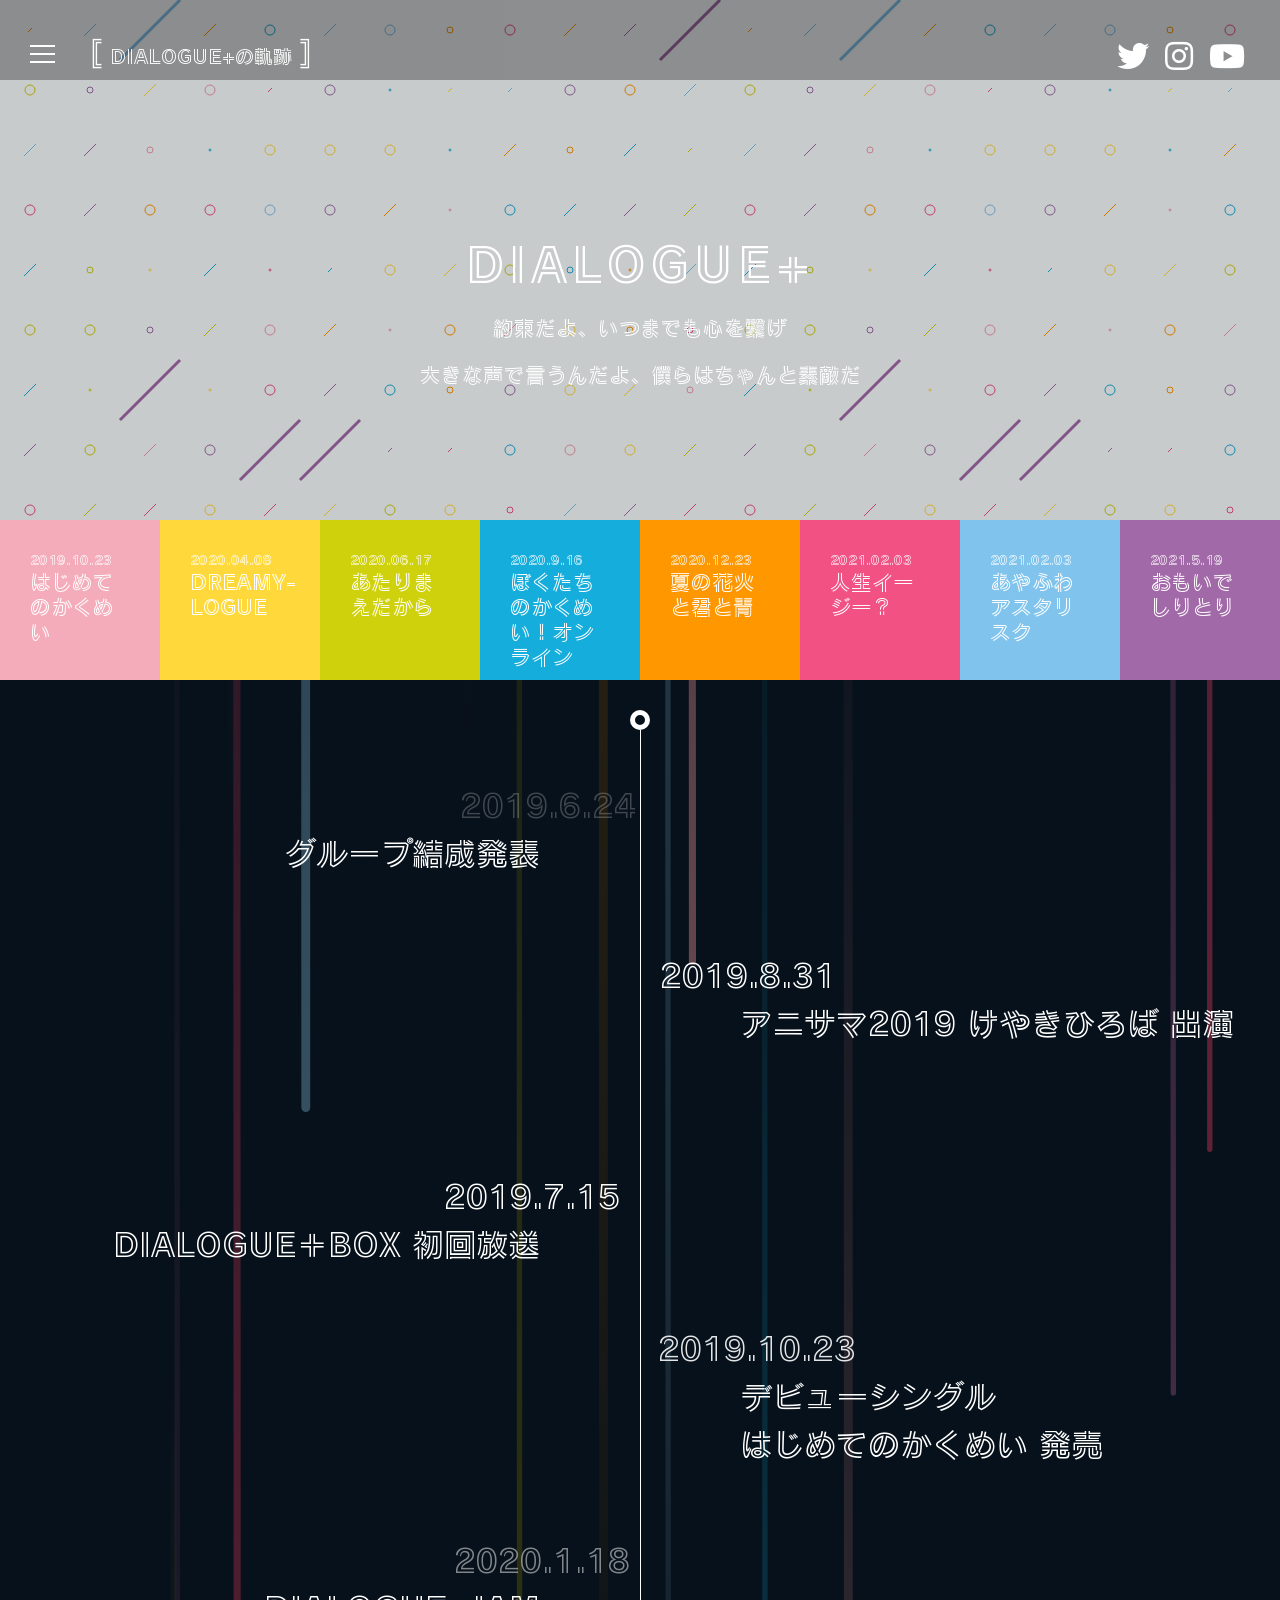
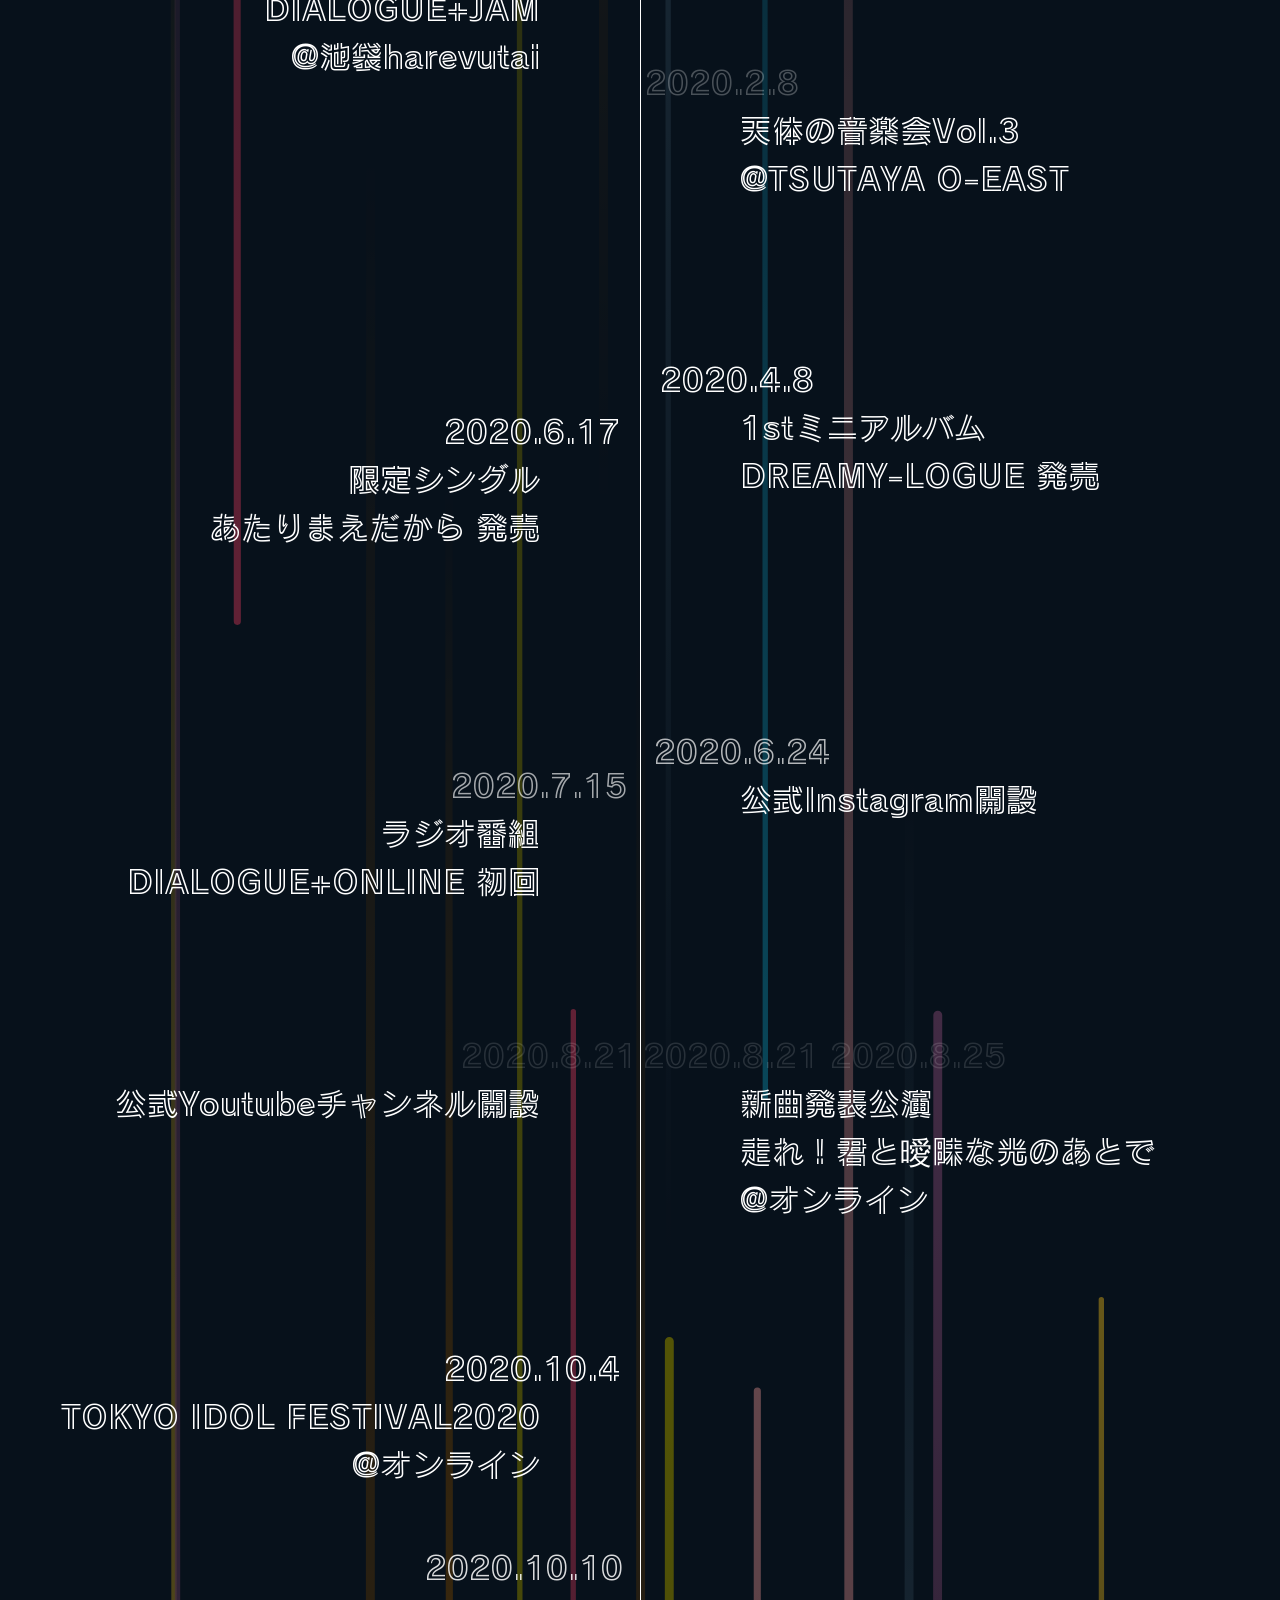
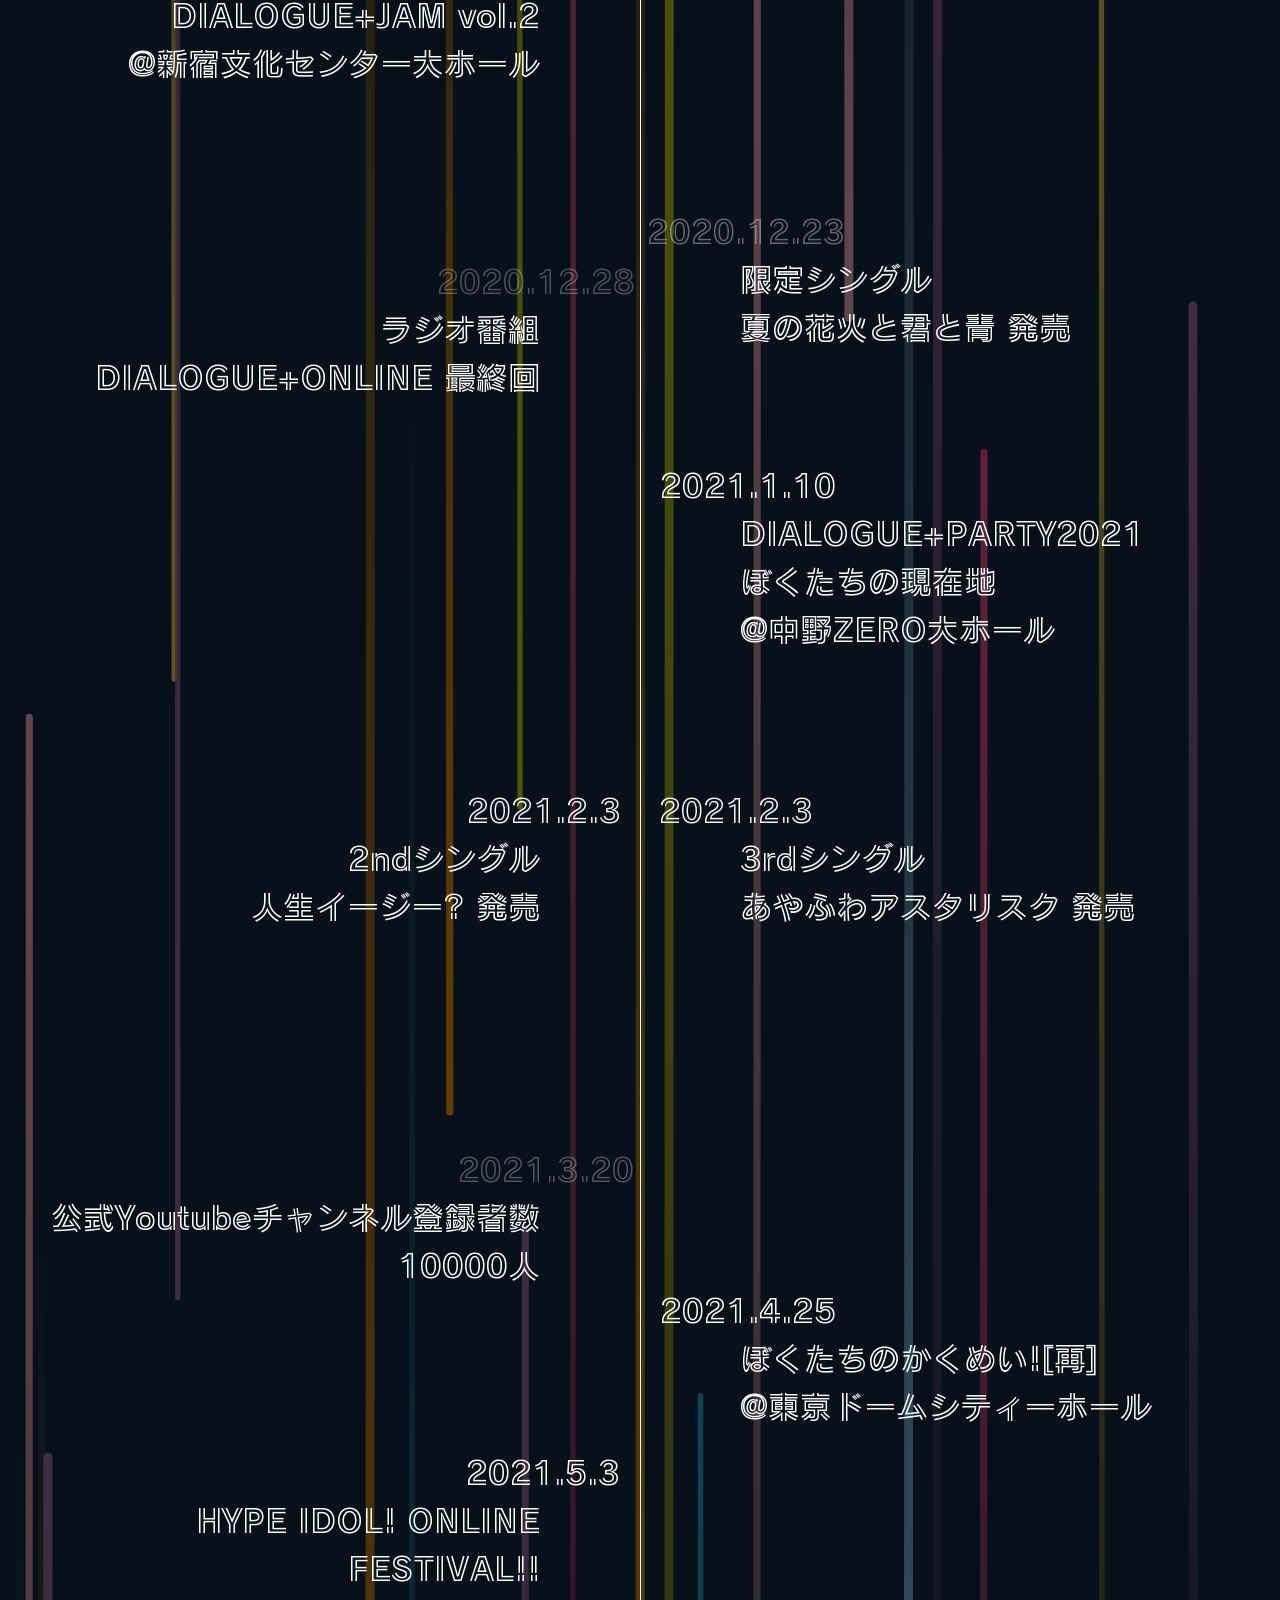
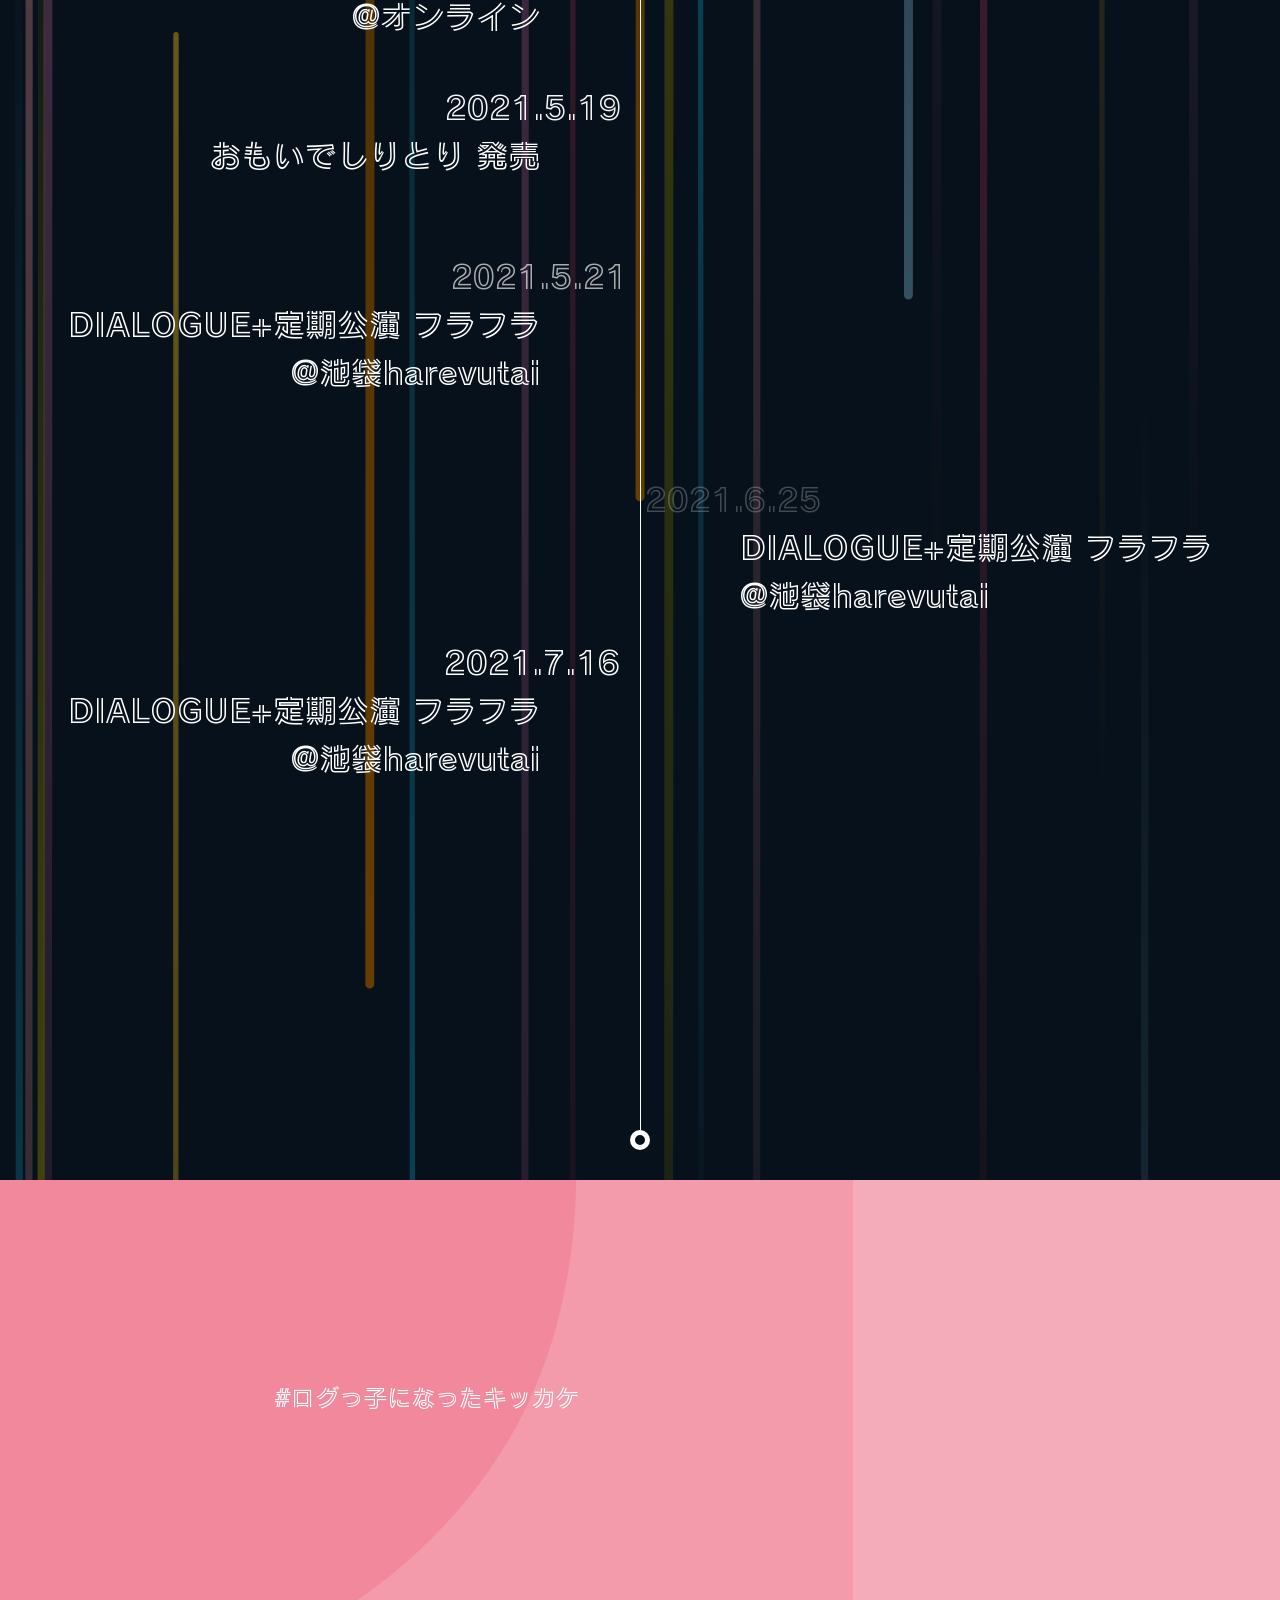
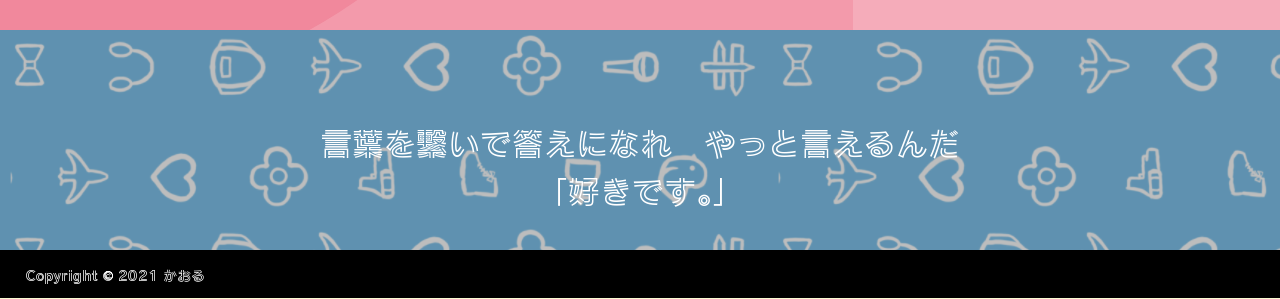
==== commit fc55e75f: "誤植修正" ====
--- a/DIALOGUE.html
+++ b/DIALOGUE.html
@@ -4,10 +4,12 @@
     <meta charset="UTF-8">
     <meta http-equiv="X-UA-Compatible" content="IE=edge">
     <meta name="viewport" content="width=device-width, initial-scale=1.0">
+    <meta name="twitter:card" content="summary_large_image">
+    <meta name="twitter:image" content="https://fcheukyin.github.io/dialogue-hajimari/img/eyecatch.png">
     <meta property="og:title" content="DIALOGUE+の軌跡"/>
     <meta property="og:description" content="ここに8人が歩んできた軌跡がある。"/>
-    <meta property="og:url" content="https://"/>
-    <meta property="og:image" content=""/>
+    <meta property="og:url" content="https://fcheukyin.github.io/dialogue-hajimari/DIALOGUE.html"/>
+    <meta property="og:image" content="https://fcheukyin.github.io/dialogue-hajimari/img/eyecatch.png"/>
     <meta property="og:image:width" content="1200"/>
     <meta property="og:image:height" content="600"/>
     <link rel="preconnect" href="https://fonts.gstatic.com">
@@ -21,7 +23,7 @@
     <link href="./css/style.css" rel="stylesheet">
     <link href="./css/moblie.css" rel="stylesheet">
     <script async src="./js/dialogue.js" charset="utf-8"></script>
-    <title>ダイアローグの軌跡</title>
+    <title>DIALOGUE+の軌跡</title>
 </head>
 <body>
     <header>
@@ -228,7 +230,7 @@
                     <p class="description">グループ結成発表</p>
                 </div>
                 <div class="event">
-                    <p class="date animation-element">2019.10.23</p>
+                    <p class="date animation-element">2019.7.15</p>
                     <p class="description">
                         DIALOGUE＋BOX 初回放送
                     </p>
@@ -237,20 +239,19 @@
                     <p class="date animation-element">2020.1.18</p>
                     <p class="description">DIALOGUE+JAM<br>@池袋harevutai</p>
                 </div>
-                
-                <div class="event">
-                    <p class="date animation-element">2020.4.20</p>
-                    <p class="description">
-                        ラジオ番組<br>DIALOGUE+ONLINE 初回
-                    </p>
-                </div>
-               
+                           
                 <div class="event">
                     <p class="date animation-element">2020.6.17</p>
                     <p class="description">
                         限定シングル<br>あたりまえだから 発売</p>
                 </div>
-                
+                    <div class="event">
+                        <p class="date animation-element">2020.7.15</p>
+                        <p class="description">
+                            ラジオ番組<br>DIALOGUE+ONLINE 初回
+                        </p>
+                    </div>
+                    
                 <div class="event">
                     <p class="date animation-element">2020.8.21</p>
                     <p class="description">
@@ -290,7 +291,7 @@
                     <p class="description">HYPE IDOL! ONLINE FESTIVAL!!<br>@オンライン</p>
                 </div>
                 <div class="event">
-                    <p class="date animation-element">2021.5.10</p>
+                    <p class="date animation-element">2021.5.19</p>
                     <p class="description">
                         おもいでしりとり 発売</p>
                 </div>
--- a/css/style.css
+++ b/css/style.css
@@ -1,4 +1,4 @@
-::-webkit-scrollbar {
+body::-webkit-scrollbar {
     display: none;
 }
 a, a:hover {
@@ -9,6 +9,9 @@
     width: 100%;
     background: lightgoldenrodyellow;
     font-family: 'Train One', cursive;
+    -ms-overflow-style: none;
+    scrollbar-width: none;
+    overflow-y: scroll; 
 }
 header {
     position: fixed;
@@ -110,7 +113,7 @@
     text-align: center;
 }
 .banner-wrap {
-    width: 100vw;
+    width: 100%;
     height: 520px;
     position: relative;
     background-image: url("data:image/svg+xml,%3csvg xmlns='http://www.w3.org/2000/svg' version='1.1' xmlns:xlink='http://www.w3.org/1999/xlink' xmlns:svgjs='http://svgjs.com/svgjs' width='1440' height='560' preserveAspectRatio='none' viewBox='0 0 1440 560'%3e%3cg mask='url(%26quot%3b%23SvgjsMask1333%26quot%3b)' fill='none'%3e%3crect width='1440' height='560' x='0' y='0' fill='rgba(250%2c 253%2c 255%2c 1)'%3e%3c/rect%3e%3cuse xlink:href='%23SvgjsSymbol1340' x='0' y='0'%3e%3c/use%3e%3cuse xlink:href='%23SvgjsSymbol1340' x='720' y='0'%3e%3c/use%3e%3c/g%3e%3cdefs%3e%3cmask id='SvgjsMask1333'%3e%3crect width='1440' height='560' fill='white'%3e%3c/rect%3e%3c/mask%3e%3cpath d='M-1 0 a1 1 0 1 0 2 0 a1 1 0 1 0 -2 0z' id='SvgjsPath1338'%3e%3c/path%3e%3cpath d='M-3 0 a3 3 0 1 0 6 0 a3 3 0 1 0 -6 0z' id='SvgjsPath1337'%3e%3c/path%3e%3cpath d='M-5 0 a5 5 0 1 0 10 0 a5 5 0 1 0 -10 0z' id='SvgjsPath1335'%3e%3c/path%3e%3cpath d='M2 -2 L-2 2z' id='SvgjsPath1334'%3e%3c/path%3e%3cpath d='M6 -6 L-6 6z' id='SvgjsPath1336'%3e%3c/path%3e%3cpath d='M30 -30 L-30 30z' id='SvgjsPath1339'%3e%3c/path%3e%3c/defs%3e%3csymbol id='SvgjsSymbol1340'%3e%3cuse xlink:href='%23SvgjsPath1334' x='30' y='30' stroke='rgba(255%2c 151%2c 0%2c 1)'%3e%3c/use%3e%3cuse xlink:href='%23SvgjsPath1335' x='30' y='90' stroke='rgba(207%2c 209%2c 12%2c 1)'%3e%3c/use%3e%3cuse xlink:href='%23SvgjsPath1336' x='30' y='150' stroke='rgba(128%2c 196%2c 237%2c 1)'%3e%3c/use%3e%3cuse xlink:href='%23SvgjsPath1335' x='30' y='210' stroke='rgba(241%2c 81%2c 131%2c 1)'%3e%3c/use%3e%3cuse xlink:href='%23SvgjsPath1336' x='30' y='270' stroke='rgba(21%2c 173%2c 220%2c 1)'%3e%3c/use%3e%3cuse xlink:href='%23SvgjsPath1335' x='30' y='330' stroke='rgba(207%2c 209%2c 12%2c 1)'%3e%3c/use%3e%3cuse xlink:href='%23SvgjsPath1336' x='30' y='390' stroke='rgba(21%2c 173%2c 220%2c 1)'%3e%3c/use%3e%3cuse xlink:href='%23SvgjsPath1336' x='30' y='450' stroke='rgba(162%2c 105%2c 168%2c 1)'%3e%3c/use%3e%3cuse xlink:href='%23SvgjsPath1335' x='30' y='510' stroke='rgba(241%2c 81%2c 131%2c 1)'%3e%3c/use%3e%3cuse xlink:href='%23SvgjsPath1334' x='30' y='570' stroke='rgba(128%2c 196%2c 237%2c 1)'%3e%3c/use%3e%3cuse xlink:href='%23SvgjsPath1336' x='90' y='30' stroke='rgba(128%2c 196%2c 237%2c 1)'%3e%3c/use%3e%3cuse xlink:href='%23SvgjsPath1337' x='90' y='90' stroke='rgba(162%2c 105%2c 168%2c 1)'%3e%3c/use%3e%3cuse xlink:href='%23SvgjsPath1336' x='90' y='150' stroke='rgba(162%2c 105%2c 168%2c 1)'%3e%3c/use%3e%3cuse xlink:href='%23SvgjsPath1336' x='90' y='210' stroke='rgba(162%2c 105%2c 168%2c 1)'%3e%3c/use%3e%3cuse xlink:href='%23SvgjsPath1337' x='90' y='270' stroke='rgba(207%2c 209%2c 12%2c 1)'%3e%3c/use%3e%3cuse xlink:href='%23SvgjsPath1335' x='90' y='330' stroke='rgba(207%2c 209%2c 12%2c 1)'%3e%3c/use%3e%3cuse xlink:href='%23SvgjsPath1338' x='90' y='390' stroke='rgba(207%2c 209%2c 12%2c 1)'%3e%3c/use%3e%3cuse xlink:href='%23SvgjsPath1335' x='90' y='450' stroke='rgba(207%2c 209%2c 12%2c 1)'%3e%3c/use%3e%3cuse xlink:href='%23SvgjsPath1336' x='90' y='510' stroke='rgba(207%2c 209%2c 12%2c 1)'%3e%3c/use%3e%3cuse xlink:href='%23SvgjsPath1336' x='90' y='570' stroke='rgba(255%2c 217%2c 60%2c 1)'%3e%3c/use%3e%3cuse xlink:href='%23SvgjsPath1339' x='150' y='30' stroke='rgba(128%2c 196%2c 237%2c 1)' stroke-width='3'%3e%3c/use%3e%3cuse xlink:href='%23SvgjsPath1336' x='150' y='90' stroke='rgba(255%2c 217%2c 60%2c 1)'%3e%3c/use%3e%3cuse xlink:href='%23SvgjsPath1337' x='150' y='150' stroke='rgba(243%2c 154%2c 171%2c 1)'%3e%3c/use%3e%3cuse xlink:href='%23SvgjsPath1335' x='150' y='210' stroke='rgba(255%2c 151%2c 0%2c 1)'%3e%3c/use%3e%3cuse xlink:href='%23SvgjsPath1338' x='150' y='270' stroke='rgba(255%2c 217%2c 60%2c 1)'%3e%3c/use%3e%3cuse xlink:href='%23SvgjsPath1337' x='150' y='330' stroke='rgba(162%2c 105%2c 168%2c 1)'%3e%3c/use%3e%3cuse xlink:href='%23SvgjsPath1339' x='150' y='390' stroke='rgba(162%2c 105%2c 168%2c 1)' stroke-width='3'%3e%3c/use%3e%3cuse xlink:href='%23SvgjsPath1336' x='150' y='450' stroke='rgba(243%2c 154%2c 171%2c 1)'%3e%3c/use%3e%3cuse xlink:href='%23SvgjsPath1336' x='150' y='510' stroke='rgba(241%2c 81%2c 131%2c 1)'%3e%3c/use%3e%3cuse xlink:href='%23SvgjsPath1335' x='150' y='570' stroke='rgba(241%2c 81%2c 131%2c 1)'%3e%3c/use%3e%3cuse xlink:href='%23SvgjsPath1336' x='210' y='30' stroke='rgba(255%2c 151%2c 0%2c 1)'%3e%3c/use%3e%3cuse xlink:href='%23SvgjsPath1335' x='210' y='90' stroke='rgba(243%2c 154%2c 171%2c 1)'%3e%3c/use%3e%3cuse xlink:href='%23SvgjsPath1338' x='210' y='150' stroke='rgba(21%2c 173%2c 220%2c 1)'%3e%3c/use%3e%3cuse xlink:href='%23SvgjsPath1335' x='210' y='210' stroke='rgba(241%2c 81%2c 131%2c 1)'%3e%3c/use%3e%3cuse xlink:href='%23SvgjsPath1336' x='210' y='270' stroke='rgba(21%2c 173%2c 220%2c 1)'%3e%3c/use%3e%3cuse xlink:href='%23SvgjsPath1336' x='210' y='330' stroke='rgba(207%2c 209%2c 12%2c 1)'%3e%3c/use%3e%3cuse xlink:href='%23SvgjsPath1338' x='210' y='390' stroke='rgba(255%2c 217%2c 60%2c 1)'%3e%3c/use%3e%3cuse xlink:href='%23SvgjsPath1335' x='210' y='450' stroke='rgba(162%2c 105%2c 168%2c 1)'%3e%3c/use%3e%3cuse xlink:href='%23SvgjsPath1335' x='210' y='510' stroke='rgba(255%2c 217%2c 60%2c 1)'%3e%3c/use%3e%3cuse xlink:href='%23SvgjsPath1335' x='210' y='570' stroke='rgba(255%2c 151%2c 0%2c 1)'%3e%3c/use%3e%3cuse xlink:href='%23SvgjsPath1335' x='270' y='30' stroke='rgba(21%2c 173%2c 220%2c 1)'%3e%3c/use%3e%3cuse xlink:href='%23SvgjsPath1334' x='270' y='90' stroke='rgba(241%2c 81%2c 131%2c 1)'%3e%3c/use%3e%3cuse xlink:href='%23SvgjsPath1335' x='270' y='150' stroke='rgba(255%2c 217%2c 60%2c 1)'%3e%3c/use%3e%3cuse xlink:href='%23SvgjsPath1335' x='270' y='210' stroke='rgba(128%2c 196%2c 237%2c 1)'%3e%3c/use%3e%3cuse xlink:href='%23SvgjsPath1338' x='270' y='270' stroke='rgba(241%2c 81%2c 131%2c 1)'%3e%3c/use%3e%3cuse xlink:href='%23SvgjsPath1335' x='270' y='330' stroke='rgba(243%2c 154%2c 171%2c 1)'%3e%3c/use%3e%3cuse xlink:href='%23SvgjsPath1335' x='270' y='390' stroke='rgba(241%2c 81%2c 131%2c 1)'%3e%3c/use%3e%3cuse xlink:href='%23SvgjsPath1339' x='270' y='450' stroke='rgba(162%2c 105%2c 168%2c 1)' stroke-width='3'%3e%3c/use%3e%3cuse xlink:href='%23SvgjsPath1336' x='270' y='510' stroke='rgba(241%2c 81%2c 131%2c 1)'%3e%3c/use%3e%3cuse xlink:href='%23SvgjsPath1336' x='270' y='570' stroke='rgba(241%2c 81%2c 131%2c 1)'%3e%3c/use%3e%3cuse xlink:href='%23SvgjsPath1336' x='330' y='30' stroke='rgba(128%2c 196%2c 237%2c 1)'%3e%3c/use%3e%3cuse xlink:href='%23SvgjsPath1335' x='330' y='90' stroke='rgba(162%2c 105%2c 168%2c 1)'%3e%3c/use%3e%3cuse xlink:href='%23SvgjsPath1335' x='330' y='150' stroke='rgba(255%2c 217%2c 60%2c 1)'%3e%3c/use%3e%3cuse xlink:href='%23SvgjsPath1335' x='330' y='210' stroke='rgba(162%2c 105%2c 168%2c 1)'%3e%3c/use%3e%3cuse xlink:href='%23SvgjsPath1334' x='330' y='270' stroke='rgba(21%2c 173%2c 220%2c 1)'%3e%3c/use%3e%3cuse xlink:href='%23SvgjsPath1336' x='330' y='330' stroke='rgba(255%2c 151%2c 0%2c 1)'%3e%3c/use%3e%3cuse xlink:href='%23SvgjsPath1336' x='330' y='390' stroke='rgba(162%2c 105%2c 168%2c 1)'%3e%3c/use%3e%3cuse xlink:href='%23SvgjsPath1339' x='330' y='450' stroke='rgba(162%2c 105%2c 168%2c 1)' stroke-width='3'%3e%3c/use%3e%3cuse xlink:href='%23SvgjsPath1336' x='330' y='510' stroke='rgba(255%2c 217%2c 60%2c 1)'%3e%3c/use%3e%3cuse xlink:href='%23SvgjsPath1337' x='330' y='570' stroke='rgba(207%2c 209%2c 12%2c 1)'%3e%3c/use%3e%3cuse xlink:href='%23SvgjsPath1335' x='390' y='30' stroke='rgba(128%2c 196%2c 237%2c 1)'%3e%3c/use%3e%3cuse xlink:href='%23SvgjsPath1338' x='390' y='90' stroke='rgba(21%2c 173%2c 220%2c 1)'%3e%3c/use%3e%3cuse xlink:href='%23SvgjsPath1335' x='390' y='150' stroke='rgba(255%2c 217%2c 60%2c 1)'%3e%3c/use%3e%3cuse xlink:href='%23SvgjsPath1336' x='390' y='210' stroke='rgba(255%2c 151%2c 0%2c 1)'%3e%3c/use%3e%3cuse xlink:href='%23SvgjsPath1335' x='390' y='270' stroke='rgba(255%2c 217%2c 60%2c 1)'%3e%3c/use%3e%3cuse xlink:href='%23SvgjsPath1338' x='390' y='330' stroke='rgba(243%2c 154%2c 171%2c 1)'%3e%3c/use%3e%3cuse xlink:href='%23SvgjsPath1335' x='390' y='390' stroke='rgba(21%2c 173%2c 220%2c 1)'%3e%3c/use%3e%3cuse xlink:href='%23SvgjsPath1334' x='390' y='450' stroke='rgba(162%2c 105%2c 168%2c 1)'%3e%3c/use%3e%3cuse xlink:href='%23SvgjsPath1335' x='390' y='510' stroke='rgba(207%2c 209%2c 12%2c 1)'%3e%3c/use%3e%3cuse xlink:href='%23SvgjsPath1337' x='390' y='570' stroke='rgba(21%2c 173%2c 220%2c 1)'%3e%3c/use%3e%3cuse xlink:href='%23SvgjsPath1337' x='450' y='30' stroke='rgba(255%2c 151%2c 0%2c 1)'%3e%3c/use%3e%3cuse xlink:href='%23SvgjsPath1334' x='450' y='90' stroke='rgba(255%2c 217%2c 60%2c 1)'%3e%3c/use%3e%3cuse xlink:href='%23SvgjsPath1338' x='450' y='150' stroke='rgba(21%2c 173%2c 220%2c 1)'%3e%3c/use%3e%3cuse xlink:href='%23SvgjsPath1338' x='450' y='210' stroke='rgba(243%2c 154%2c 171%2c 1)'%3e%3c/use%3e%3cuse xlink:href='%23SvgjsPath1336' x='450' y='270' stroke='rgba(255%2c 217%2c 60%2c 1)'%3e%3c/use%3e%3cuse xlink:href='%23SvgjsPath1335' x='450' y='330' stroke='rgba(255%2c 151%2c 0%2c 1)'%3e%3c/use%3e%3cuse xlink:href='%23SvgjsPath1337' x='450' y='390' stroke='rgba(255%2c 151%2c 0%2c 1)'%3e%3c/use%3e%3cuse xlink:href='%23SvgjsPath1334' x='450' y='450' stroke='rgba(241%2c 81%2c 131%2c 1)'%3e%3c/use%3e%3cuse xlink:href='%23SvgjsPath1335' x='450' y='510' stroke='rgba(255%2c 217%2c 60%2c 1)'%3e%3c/use%3e%3cuse xlink:href='%23SvgjsPath1335' x='450' y='570' stroke='rgba(21%2c 173%2c 220%2c 1)'%3e%3c/use%3e%3cuse xlink:href='%23SvgjsPath1335' x='510' y='30' stroke='rgba(241%2c 81%2c 131%2c 1)'%3e%3c/use%3e%3cuse xlink:href='%23SvgjsPath1334' x='510' y='90' stroke='rgba(128%2c 196%2c 237%2c 1)'%3e%3c/use%3e%3cuse xlink:href='%23SvgjsPath1336' x='510' y='150' stroke='rgba(255%2c 151%2c 0%2c 1)'%3e%3c/use%3e%3cuse xlink:href='%23SvgjsPath1335' x='510' y='210' stroke='rgba(21%2c 173%2c 220%2c 1)'%3e%3c/use%3e%3cuse xlink:href='%23SvgjsPath1335' x='510' y='270' stroke='rgba(207%2c 209%2c 12%2c 1)'%3e%3c/use%3e%3cuse xlink:href='%23SvgjsPath1336' x='510' y='330' stroke='rgba(243%2c 154%2c 171%2c 1)'%3e%3c/use%3e%3cuse xlink:href='%23SvgjsPath1335' x='510' y='390' stroke='rgba(162%2c 105%2c 168%2c 1)'%3e%3c/use%3e%3cuse xlink:href='%23SvgjsPath1335' x='510' y='450' stroke='rgba(21%2c 173%2c 220%2c 1)'%3e%3c/use%3e%3cuse xlink:href='%23SvgjsPath1337' x='510' y='510' stroke='rgba(241%2c 81%2c 131%2c 1)'%3e%3c/use%3e%3cuse xlink:href='%23SvgjsPath1334' x='510' y='570' stroke='rgba(21%2c 173%2c 220%2c 1)'%3e%3c/use%3e%3cuse xlink:href='%23SvgjsPath1336' x='570' y='30' stroke='rgba(255%2c 151%2c 0%2c 1)'%3e%3c/use%3e%3cuse xlink:href='%23SvgjsPath1335' x='570' y='90' stroke='rgba(162%2c 105%2c 168%2c 1)'%3e%3c/use%3e%3cuse xlink:href='%23SvgjsPath1337' x='570' y='150' stroke='rgba(255%2c 151%2c 0%2c 1)'%3e%3c/use%3e%3cuse xlink:href='%23SvgjsPath1336' x='570' y='210' stroke='rgba(21%2c 173%2c 220%2c 1)'%3e%3c/use%3e%3cuse xlink:href='%23SvgjsPath1337' x='570' y='270' stroke='rgba(21%2c 173%2c 220%2c 1)'%3e%3c/use%3e%3cuse xlink:href='%23SvgjsPath1335' x='570' y='330' stroke='rgba(255%2c 217%2c 60%2c 1)'%3e%3c/use%3e%3cuse xlink:href='%23SvgjsPath1335' x='570' y='390' stroke='rgba(255%2c 217%2c 60%2c 1)'%3e%3c/use%3e%3cuse xlink:href='%23SvgjsPath1335' x='570' y='450' stroke='rgba(243%2c 154%2c 171%2c 1)'%3e%3c/use%3e%3cuse xlink:href='%23SvgjsPath1336' x='570' y='510' stroke='rgba(128%2c 196%2c 237%2c 1)'%3e%3c/use%3e%3cuse xlink:href='%23SvgjsPath1336' x='570' y='570' stroke='rgba(243%2c 154%2c 171%2c 1)'%3e%3c/use%3e%3cuse xlink:href='%23SvgjsPath1336' x='630' y='30' stroke='rgba(162%2c 105%2c 168%2c 1)'%3e%3c/use%3e%3cuse xlink:href='%23SvgjsPath1335' x='630' y='90' stroke='rgba(255%2c 151%2c 0%2c 1)'%3e%3c/use%3e%3cuse xlink:href='%23SvgjsPath1336' x='630' y='150' stroke='rgba(21%2c 173%2c 220%2c 1)'%3e%3c/use%3e%3cuse xlink:href='%23SvgjsPath1336' x='630' y='210' stroke='rgba(162%2c 105%2c 168%2c 1)'%3e%3c/use%3e%3cuse xlink:href='%23SvgjsPath1338' x='630' y='270' stroke='rgba(255%2c 151%2c 0%2c 1)'%3e%3c/use%3e%3cuse xlink:href='%23SvgjsPath1337' x='630' y='330' stroke='rgba(255%2c 151%2c 0%2c 1)'%3e%3c/use%3e%3cuse xlink:href='%23SvgjsPath1336' x='630' y='390' stroke='rgba(255%2c 217%2c 60%2c 1)'%3e%3c/use%3e%3cuse xlink:href='%23SvgjsPath1335' x='630' y='450' stroke='rgba(255%2c 217%2c 60%2c 1)'%3e%3c/use%3e%3cuse xlink:href='%23SvgjsPath1336' x='630' y='510' stroke='rgba(162%2c 105%2c 168%2c 1)'%3e%3c/use%3e%3cuse xlink:href='%23SvgjsPath1336' x='630' y='570' stroke='rgba(128%2c 196%2c 237%2c 1)'%3e%3c/use%3e%3cuse xlink:href='%23SvgjsPath1339' x='690' y='30' stroke='rgba(162%2c 105%2c 168%2c 1)' stroke-width='3'%3e%3c/use%3e%3cuse xlink:href='%23SvgjsPath1336' x='690' y='90' stroke='rgba(128%2c 196%2c 237%2c 1)'%3e%3c/use%3e%3cuse xlink:href='%23SvgjsPath1334' x='690' y='150' stroke='rgba(207%2c 209%2c 12%2c 1)'%3e%3c/use%3e%3cuse xlink:href='%23SvgjsPath1336' x='690' y='210' stroke='rgba(207%2c 209%2c 12%2c 1)'%3e%3c/use%3e%3cuse xlink:href='%23SvgjsPath1336' x='690' y='270' stroke='rgba(128%2c 196%2c 237%2c 1)'%3e%3c/use%3e%3cuse xlink:href='%23SvgjsPath1337' x='690' y='330' stroke='rgba(241%2c 81%2c 131%2c 1)'%3e%3c/use%3e%3cuse xlink:href='%23SvgjsPath1337' x='690' y='390' stroke='rgba(243%2c 154%2c 171%2c 1)'%3e%3c/use%3e%3cuse xlink:href='%23SvgjsPath1336' x='690' y='450' stroke='rgba(207%2c 209%2c 12%2c 1)'%3e%3c/use%3e%3cuse xlink:href='%23SvgjsPath1336' x='690' y='510' stroke='rgba(241%2c 81%2c 131%2c 1)'%3e%3c/use%3e%3cuse xlink:href='%23SvgjsPath1338' x='690' y='570' stroke='rgba(207%2c 209%2c 12%2c 1)'%3e%3c/use%3e%3c/symbol%3e%3c/svg%3e");
@@ -143,7 +146,7 @@
     font-weight: light;
 }
 .kikkake-wrap {
-    width: 100vw;
+    width: 100%;
     height: 500px;
 }
 .kikkake-wrap div {
@@ -164,6 +167,7 @@
     top: 8%;
     left: 50%;
     transform: translateX(-50%);
+    -webkit-transform: translateX(-50%);
 }
 .disco-wrap {
     width: 100%;
@@ -237,7 +241,7 @@
     padding-right: 0;
 }
 .container-fluid {
-    width: 100vw;
+    width: 100%;
     display: block;
 }
 .tweet.animate-out {
@@ -249,7 +253,7 @@
 .timeline-wrap {
     position: relative;
     display: flex;
-    width: 100vw;
+    width: 100%;
     height: 5300px;
     background-size: cover;
     background-image: url("data:image/svg+xml,%3csvg xmlns='http://www.w3.org/2000/svg' version='1.1' xmlns:xlink='http://www.w3.org/1999/xlink' xmlns:svgjs='http://svgjs.com/svgjs' width='1440' height='7000' preserveAspectRatio='none' viewBox='0 0 1440 7000'%3e%3cg mask='url(%26quot%3b%23SvgjsMask1889%26quot%3b)' fill='none'%3e%3crect width='1440' height='7000' x='0' y='0' fill='rgba(16%2c 39%2c 64%2c 1)'%3e%3c/rect%3e%3cpath d='M198 4674L197 9430' stroke-width='6' stroke='url(%23SvgjsLinearGradient1890)' stroke-linecap='round' class='Up'%3e%3c/path%3e%3cpath d='M1055 2177L1054 5305' stroke-width='10' stroke='url(%23SvgjsLinearGradient1891)' stroke-linecap='round' class='Up'%3e%3c/path%3e%3cpath d='M861 2269L860 -601' stroke-width='6' stroke='url(%23SvgjsLinearGradient1892)' stroke-linecap='round' class='Down'%3e%3c/path%3e%3cpath d='M1240 5545L1239 2497' stroke-width='6' stroke='url(%23SvgjsLinearGradient1890)' stroke-linecap='round' class='Up'%3e%3c/path%3e%3cpath d='M33 3642L32 8500' stroke-width='8' stroke='url(%23SvgjsLinearGradient1893)' stroke-linecap='round' class='Up'%3e%3c/path%3e%3cpath d='M526 92L525 -4489' stroke-width='8' stroke='url(%23SvgjsLinearGradient1894)' stroke-linecap='round' class='Up'%3e%3c/path%3e%3cpath d='M49 5972L48 10886' stroke-width='8' stroke='url(%23SvgjsLinearGradient1895)' stroke-linecap='round' class='Down'%3e%3c/path%3e%3cpath d='M752 2445L751 -1845' stroke-width='6' stroke='url(%23SvgjsLinearGradient1894)' stroke-linecap='round' class='Up'%3e%3c/path%3e%3cpath d='M645 2173L644 6925' stroke-width='6' stroke='url(%23SvgjsLinearGradient1896)' stroke-linecap='round' class='Up'%3e%3c/path%3e%3cpath d='M721 1754L720 5194' stroke-width='10' stroke='url(%23SvgjsLinearGradient1897)' stroke-linecap='round' class='Down'%3e%3c/path%3e%3cpath d='M464 6317L463 3242' stroke-width='6' stroke='url(%23SvgjsLinearGradient1892)' stroke-linecap='round' class='Down'%3e%3c/path%3e%3cpath d='M789 6208L788 4405' stroke-width='6' stroke='url(%23SvgjsLinearGradient1898)' stroke-linecap='round' class='Up'%3e%3c/path%3e%3cpath d='M585 3743L584 -1378' stroke-width='6' stroke='url(%23SvgjsLinearGradient1899)' stroke-linecap='round' class='Down'%3e%3c/path%3e%3cpath d='M417 1214L416 5742' stroke-width='10' stroke='url(%23SvgjsLinearGradient1897)' stroke-linecap='round' class='Down'%3e%3c/path%3e%3cpath d='M852 2600L851 6797' stroke-width='8' stroke='url(%23SvgjsLinearGradient1893)' stroke-linecap='round' class='Up'%3e%3c/path%3e%3cpath d='M196 3599L195 777' stroke-width='6' stroke='url(%23SvgjsLinearGradient1900)' stroke-linecap='round' class='Down'%3e%3c/path%3e%3cpath d='M22 6636L21 4429' stroke-width='8' stroke='url(%23SvgjsLinearGradient1892)' stroke-linecap='round' class='Down'%3e%3c/path%3e%3cpath d='M54 4474L53 7132' stroke-width='10' stroke='url(%23SvgjsLinearGradient1891)' stroke-linecap='round' class='Up'%3e%3c/path%3e%3cpath d='M679 1602L678 -3523' stroke-width='10' stroke='url(%23SvgjsLinearGradient1901)' stroke-linecap='round' class='Up'%3e%3c/path%3e%3cpath d='M1361 528L1360 -3911' stroke-width='6' stroke='url(%23SvgjsLinearGradient1895)' stroke-linecap='round' class='Down'%3e%3c/path%3e%3cpath d='M779 317L778 -2267' stroke-width='8' stroke='url(%23SvgjsLinearGradient1902)' stroke-linecap='round' class='Down'%3e%3c/path%3e%3cpath d='M1023 1909L1022 4967' stroke-width='10' stroke='url(%23SvgjsLinearGradient1903)' stroke-linecap='round' class='Down'%3e%3c/path%3e%3cpath d='M753 2544L752 7356' stroke-width='10' stroke='url(%23SvgjsLinearGradient1904)' stroke-linecap='round' class='Up'%3e%3c/path%3e%3cpath d='M955 3192L954 -366' stroke-width='10' stroke='url(%23SvgjsLinearGradient1902)' stroke-linecap='round' class='Down'%3e%3c/path%3e%3cpath d='M1320 802L1319 -1696' stroke-width='6' stroke='url(%23SvgjsLinearGradient1905)' stroke-linecap='round' class='Down'%3e%3c/path%3e%3cpath d='M262 180L261 -4097' stroke-width='10' stroke='url(%23SvgjsLinearGradient1894)' stroke-linecap='round' class='Up'%3e%3c/path%3e%3cpath d='M344 481L343 -3435' stroke-width='10' stroke='url(%23SvgjsLinearGradient1903)' stroke-linecap='round' class='Down'%3e%3c/path%3e%3cpath d='M178 6569L177 9318' stroke-width='6' stroke='url(%23SvgjsLinearGradient1893)' stroke-linecap='round' class='Up'%3e%3c/path%3e%3cpath d='M506 4086L505 1583' stroke-width='8' stroke='url(%23SvgjsLinearGradient1897)' stroke-linecap='round' class='Down'%3e%3c/path%3e%3cpath d='M200 4295L199 -701' stroke-width='6' stroke='url(%23SvgjsLinearGradient1905)' stroke-linecap='round' class='Down'%3e%3c/path%3e%3cpath d='M1288 5063L1287 7835' stroke-width='8' stroke='url(%23SvgjsLinearGradient1903)' stroke-linecap='round' class='Down'%3e%3c/path%3e%3cpath d='M47 4207L46 6609' stroke-width='8' stroke='url(%23SvgjsLinearGradient1899)' stroke-linecap='round' class='Down'%3e%3c/path%3e%3cpath d='M1107 3344L1106 6428' stroke-width='8' stroke='url(%23SvgjsLinearGradient1896)' stroke-linecap='round' class='Up'%3e%3c/path%3e%3cpath d='M591 4217L590 7901' stroke-width='8' stroke='url(%23SvgjsLinearGradient1891)' stroke-linecap='round' class='Up'%3e%3c/path%3e%3cpath d='M1343 5310L1342 3179' stroke-width='10' stroke='url(%23SvgjsLinearGradient1891)' stroke-linecap='round' class='Up'%3e%3c/path%3e%3cpath d='M267 1734L266 -1511' stroke-width='8' stroke='url(%23SvgjsLinearGradient1895)' stroke-linecap='round' class='Down'%3e%3c/path%3e%3c/g%3e%3cdefs%3e%3cmask id='SvgjsMask1889'%3e%3crect width='1440' height='7000' fill='white'%3e%3c/rect%3e%3c/mask%3e%3clinearGradient x1='0%25' y1='100%25' x2='0%25' y2='0%25' id='SvgjsLinearGradient1890'%3e%3cstop stop-color='rgba(255%2c 217%2c 60%2c 0)' offset='0'%3e%3c/stop%3e%3cstop stop-color='rgba(255%2c 217%2c 60%2c 1)' offset='1'%3e%3c/stop%3e%3c/linearGradient%3e%3clinearGradient x1='0%25' y1='100%25' x2='0%25' y2='0%25' id='SvgjsLinearGradient1891'%3e%3cstop stop-color='rgba(162%2c 105%2c 168%2c 0)' offset='0'%3e%3c/stop%3e%3cstop stop-color='rgba(162%2c 105%2c 168%2c 1)' offset='1'%3e%3c/stop%3e%3c/linearGradient%3e%3clinearGradient x1='0%25' y1='0%25' x2='0%25' y2='100%25' id='SvgjsLinearGradient1892'%3e%3cstop stop-color='rgba(21%2c 173%2c 220%2c 0)' offset='0'%3e%3c/stop%3e%3cstop stop-color='rgba(21%2c 173%2c 220%2c 1)' offset='1'%3e%3c/stop%3e%3c/linearGradient%3e%3clinearGradient x1='0%25' y1='100%25' x2='0%25' y2='0%25' id='SvgjsLinearGradient1893'%3e%3cstop stop-color='rgba(245%2c 172%2c 186%2c 0)' offset='0'%3e%3c/stop%3e%3cstop stop-color='rgba(245%2c 172%2c 186%2c 1)' offset='1'%3e%3c/stop%3e%3c/linearGradient%3e%3clinearGradient x1='0%25' y1='100%25' x2='0%25' y2='0%25' id='SvgjsLinearGradient1894'%3e%3cstop stop-color='rgba(128%2c 196%2c 237%2c 0)' offset='0'%3e%3c/stop%3e%3cstop stop-color='rgba(128%2c 196%2c 237%2c 1)' offset='1'%3e%3c/stop%3e%3c/linearGradient%3e%3clinearGradient x1='0%25' y1='0%25' x2='0%25' y2='100%25' id='SvgjsLinearGradient1895'%3e%3cstop stop-color='rgba(241%2c 81%2c 131%2c 0)' offset='0'%3e%3c/stop%3e%3cstop stop-color='rgba(241%2c 81%2c 131%2c 1)' offset='1'%3e%3c/stop%3e%3c/linearGradient%3e%3clinearGradient x1='0%25' y1='100%25' x2='0%25' y2='0%25' id='SvgjsLinearGradient1896'%3e%3cstop stop-color='rgba(241%2c 81%2c 131%2c 0)' offset='0'%3e%3c/stop%3e%3cstop stop-color='rgba(241%2c 81%2c 131%2c 1)' offset='1'%3e%3c/stop%3e%3c/linearGradient%3e%3clinearGradient x1='0%25' y1='0%25' x2='0%25' y2='100%25' id='SvgjsLinearGradient1897'%3e%3cstop stop-color='rgba(255%2c 151%2c 0%2c 0)' offset='0'%3e%3c/stop%3e%3cstop stop-color='rgba(255%2c 151%2c 0%2c 1)' offset='1'%3e%3c/stop%3e%3c/linearGradient%3e%3clinearGradient x1='0%25' y1='100%25' x2='0%25' y2='0%25' id='SvgjsLinearGradient1898'%3e%3cstop stop-color='rgba(21%2c 173%2c 220%2c 0)' offset='0'%3e%3c/stop%3e%3cstop stop-color='rgba(21%2c 173%2c 220%2c 1)' offset='1'%3e%3c/stop%3e%3c/linearGradient%3e%3clinearGradient x1='0%25' y1='0%25' x2='0%25' y2='100%25' id='SvgjsLinearGradient1899'%3e%3cstop stop-color='rgba(207%2c 209%2c 12%2c 0)' offset='0'%3e%3c/stop%3e%3cstop stop-color='rgba(207%2c 209%2c 12%2c 1)' offset='1'%3e%3c/stop%3e%3c/linearGradient%3e%3clinearGradient x1='0%25' y1='0%25' x2='0%25' y2='100%25' id='SvgjsLinearGradient1900'%3e%3cstop stop-color='rgba(255%2c 217%2c 60%2c 0)' offset='0'%3e%3c/stop%3e%3cstop stop-color='rgba(255%2c 217%2c 60%2c 1)' offset='1'%3e%3c/stop%3e%3c/linearGradient%3e%3clinearGradient x1='0%25' y1='100%25' x2='0%25' y2='0%25' id='SvgjsLinearGradient1901'%3e%3cstop stop-color='rgba(255%2c 151%2c 0%2c 0)' offset='0'%3e%3c/stop%3e%3cstop stop-color='rgba(255%2c 151%2c 0%2c 1)' offset='1'%3e%3c/stop%3e%3c/linearGradient%3e%3clinearGradient x1='0%25' y1='0%25' x2='0%25' y2='100%25' id='SvgjsLinearGradient1902'%3e%3cstop stop-color='rgba(245%2c 172%2c 186%2c 0)' offset='0'%3e%3c/stop%3e%3cstop stop-color='rgba(245%2c 172%2c 186%2c 1)' offset='1'%3e%3c/stop%3e%3c/linearGradient%3e%3clinearGradient x1='0%25' y1='0%25' x2='0%25' y2='100%25' id='SvgjsLinearGradient1903'%3e%3cstop stop-color='rgba(128%2c 196%2c 237%2c 0)' offset='0'%3e%3c/stop%3e%3cstop stop-color='rgba(128%2c 196%2c 237%2c 1)' offset='1'%3e%3c/stop%3e%3c/linearGradient%3e%3clinearGradient x1='0%25' y1='100%25' x2='0%25' y2='0%25' id='SvgjsLinearGradient1904'%3e%3cstop stop-color='rgba(207%2c 209%2c 12%2c 0)' offset='0'%3e%3c/stop%3e%3cstop stop-color='rgba(207%2c 209%2c 12%2c 1)' offset='1'%3e%3c/stop%3e%3c/linearGradient%3e%3clinearGradient x1='0%25' y1='0%25' x2='0%25' y2='100%25' id='SvgjsLinearGradient1905'%3e%3cstop stop-color='rgba(162%2c 105%2c 168%2c 0)' offset='0'%3e%3c/stop%3e%3cstop stop-color='rgba(162%2c 105%2c 168%2c 1)' offset='1'%3e%3c/stop%3e%3c/linearGradient%3e%3c/defs%3e%3c/svg%3e");
@@ -328,7 +332,7 @@
     top: 1276px;
 }
 .column-left .event:nth-child(5) {
-    top: 1596px;
+    top: 1630px;
 }
 .column-left .event:nth-child(6) {
     top: 1900px;
@@ -352,7 +356,7 @@
     top: 3917px;
 }
 .column-left .event:nth-child(13) {
-    top: 4080px;
+    top: 4152px;
 }
 .column-left .event:nth-child(14) {
     top: 4321px;
@@ -364,7 +368,7 @@
     top: 220px;
 }
 .column-right .event:nth-child(2) {
-    top: 441px;
+    top: 593px;
 }
 .column-right .event:nth-child(3) {
     top: 927px;
@@ -373,7 +377,7 @@
     top: 1224px;
 }
 .column-right .event:nth-child(5) {
-    top: 1630px;
+    top: 1596px;
 }
 .column-right .event:nth-child(6) {
     top: 1900px;
--- a/css/moblie.css
+++ b/css/moblie.css
@@ -1,4 +1,7 @@
 @media (max-width: 991px) {
+    .logo {
+        font-size: 1.1em;
+    }
     .disco-wrap {
         display: block;
         min-height: calc(222px*8);
